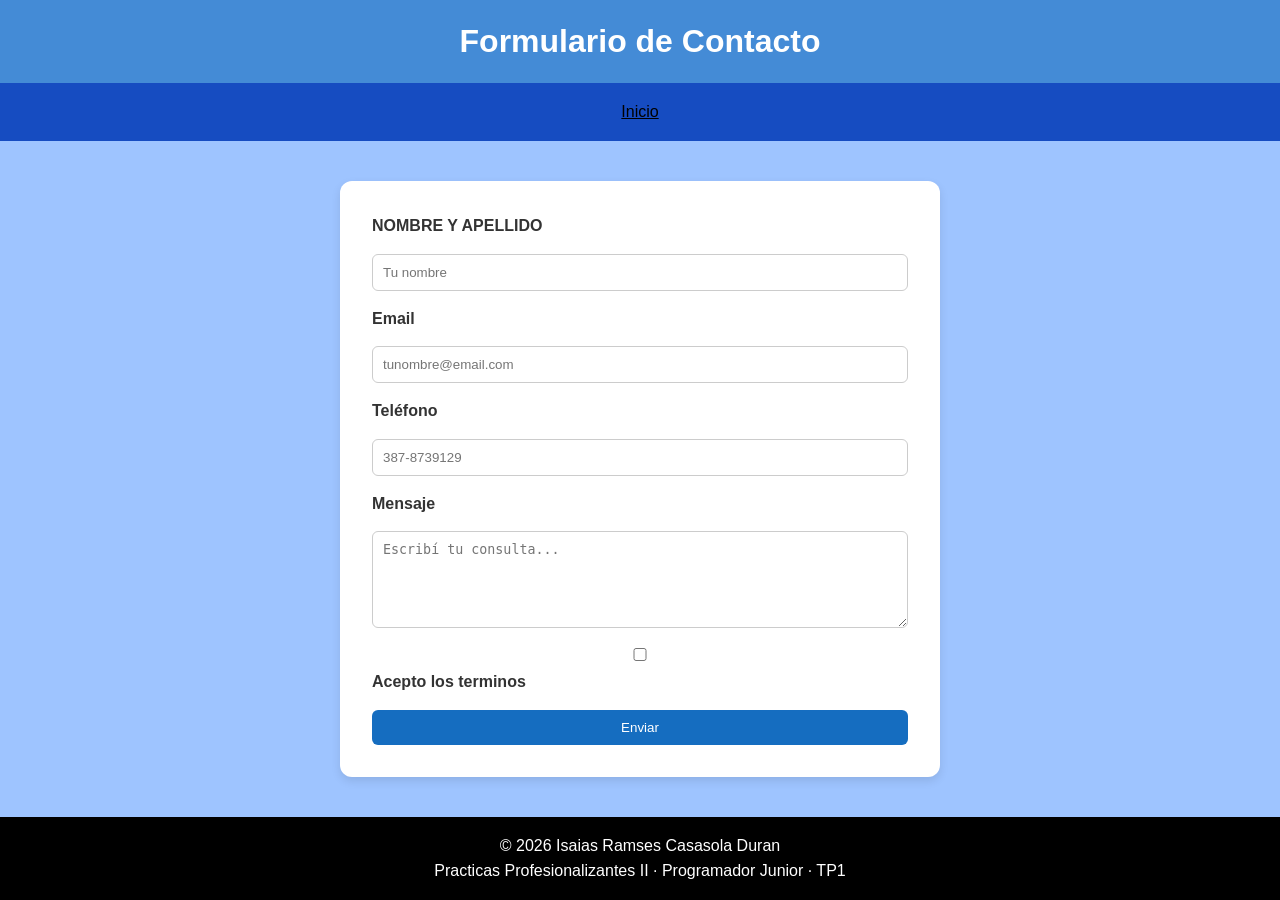
==== contacto.html @ d1eb4fc9 "Arregle algunas cosas" ====
<!DOCTYPE html>
<html lang = "es">
<head>
<meta charset="UTF-8">
<meta name = "viewport" content="width=device-width, initial-scale=1.0">
<link rel="stylesheet" href="https://cdnjs.cloudflare.com/ajax/libs/font-awesome/6.5.0/css/all.min.css">
<title>Formulario de Contacto</title>
</head>
<body>
    <header>
    <h1>Formulario de Contacto</h1>
</header>

<nav>
    <a href="index.html">Inicio</a>
</nav>
<main>
        <!-- FORMULARIO -->

<form action="#" method="POST">

<label for="nombre">NOMBRE Y APELLIDO </label>
<input type="text" id="nombre" name="nombre" pattern="[A-Za-zÁÉÍÓÚáéíóúÑñ ]+"
required minlength="3" placeholder="Tu nombre">

<label for="email">Email </label>
<input type="email" id="email" name="email"
required placeholder="tunombre@email.com">

<label for="telefono">Teléfono </label>
<input type="tel" id="telefono" name="telefono"
placeholder="387-8739129" pattern="[0-9+\- ]{7,20}" required>

<label for="mensaje">Mensaje </label>
<textarea id="mensaje" name="mensaje" rows="5"
required minlength="10"

placeholder="Escribí tu consulta..."></textarea>

<label for="terminos">
    <input type="checkbox" id="terminos" name="terminos" value="aceptado" required>
    Acepto los terminos
</label>
<button type="submit">Enviar</button>

</form>
</main>
<footer>
    <p>&copy; 2026 Isaias Ramses Casasola Duran</p>
    <p>Practicas Profesionalizantes II · Programador Junior · TP1</p>
</footer>
<style>
    /* Borde verde cuando el campo es válido */

input:not(:placeholder-shown):valid {
    border: 2px solid #16A34A;
    background-color: #f0fff4;

}

/* Borde rojo cuando el campo es inválido */

input:not(:placeholder-shown):invalid {

border: 2px solid #DC2626;

background-color: #FEF2F2;

}

/* Solo mostrar error DESPUÉS de que el usuario interactúe */

input:not(:placeholder-shown):invalid {

border: 2px solid #DC2626;

}

/* Estilizar el campo con foco */

input:focus {

outline: none;

border-color: #2E75B6;

box-shadow: 0 0 0 3px rgba(46, 117, 182, 0.2);
}
/* Estructura */
 /* === RESET BASICO ===*/
*  {
    margin: 0;
    padding: 0;
    box-sizing: border-box
}
/* === TIPOGRAFIA ===*/
body {
    font-family: 'Segoe UI', Arial, sans-serif;
    font-size: 16px;
    line-height: 1.6;
    color: #333333;
    background-color: rgba(102, 163, 255, 0.63);
    min-height: 100vh;
    display: flex;
    flex-direction: column;
}

/* ===== HEADER ===== */

header {

background-color: #156dc0a6;

color: white;

text-align: center;

padding: 1rem; 

}

/* ===== NAV ===== */

nav {

background-color: #154bc0fb;

padding: 1rem;

text-align: center;

}

nav a {

color: #000000;
}


/* ===== FOOTER ===== */

footer {

background-color: #000000;

color: white;

text-align: center;

padding: 1rem;

}
/* ===== MAIN ===== */

main {

flex: 1;
display: flex;
justify-content: center;
align-items: center;
}
form {
    background: white;
    padding: 2rem;
    border-radius: 12px;
    max-width: 600px;
    width: 100%;
    margin: 0 auto;
    box-shadow: 0 4px 10px rgba(0,0,0,0.1);
    display: flex;
    flex-direction: column;
    gap: 15px;
}
textarea:not(:placeholder-shown):valid {
    border: 2px solid #16A34A
}
textarea:not(:placeholder-shown):invalid {
    border: 2px solid #DC2626
}
input, textarea {
    width: 100%;
    padding: 10px;
    border-radius: 6px;
    border: 1px solid #CCC;
}
button {
    background-color: #156dc0;
    color: white;
    padding: 10px;
    border: none;
    border-radius: 6px;
    cursor: pointer;
}
button:hover {
    background-color: #0e4a87
}
label{
    font-weight: bold;
}
h2 {
    text-align: center;
    margin-bottom:10px;
}

</style>
</body>
</html>
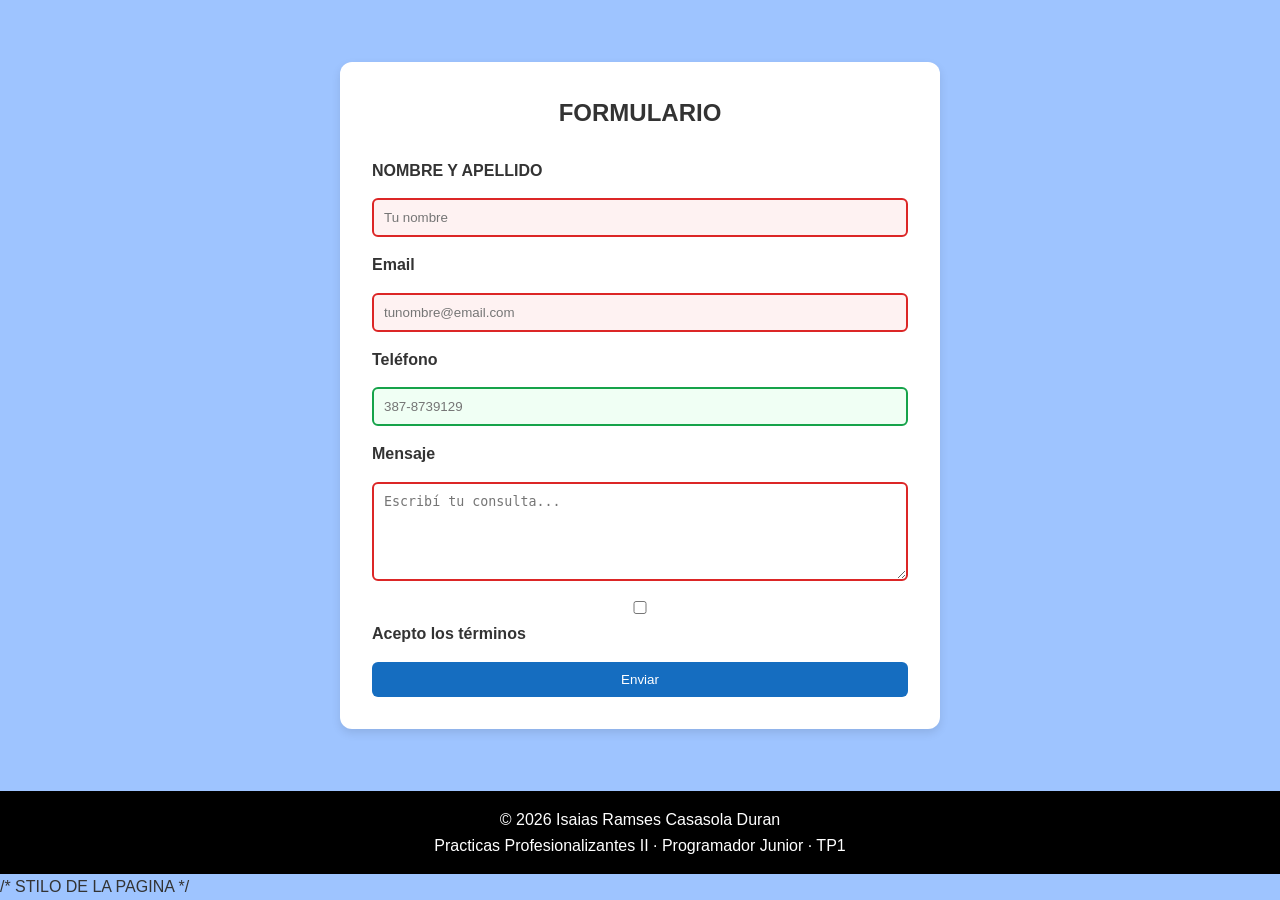
==== commit 4cf2e5fc: "Hice mas prolijo el codigo" ====
--- a/contacto.html
+++ b/contacto.html
@@ -8,21 +8,15 @@
 <title>Formulario de Contacto</title>
 </head>
 <body>
-    <header>
-    <h1>Formulario de Contacto</h1>
-</header>
-
-<nav>
-    <a href="index.html">Inicio</a>
-</nav>
 <main>
-        <!-- FORMULARIO -->
+        <!-- FORMULARIO DE CONTACTO -->
 
 <form action="#" method="POST">
 
+<h2>FORMULARIO</h2>
 <label for="nombre">NOMBRE Y APELLIDO </label>
-<input type="text" id="nombre" name="nombre" pattern="[A-Za-zÁÉÍÓÚáéíóúÑñ ]+"
-required minlength="3" placeholder="Tu nombre">
+<input type="text" id="nombre" name="nombre"
+required minlength="2" placeholder="Tu nombre">
 
 <label for="email">Email </label>
 <input type="email" id="email" name="email"
@@ -30,7 +24,7 @@
 
 <label for="telefono">Teléfono </label>
 <input type="tel" id="telefono" name="telefono"
-placeholder="387-8739129" pattern="[0-9+\- ]{7,20}" required>
+placeholder="387-8739129" pattern="[0-9]{3}-[0-9]{7}">
 
 <label for="mensaje">Mensaje </label>
 <textarea id="mensaje" name="mensaje" rows="5"
@@ -38,10 +32,7 @@
 
 placeholder="Escribí tu consulta..."></textarea>
 
-<label for="terminos">
-    <input type="checkbox" id="terminos" name="terminos" value="aceptado" required>
-    Acepto los terminos
-</label>
+<label><input type="checkbox" required> Acepto los términos</label>
 <button type="submit">Enviar</button>
 
 </form>
@@ -50,18 +41,21 @@
     <p>&copy; 2026 Isaias Ramses Casasola Duran</p>
     <p>Practicas Profesionalizantes II · Programador Junior · TP1</p>
 </footer>
+        /* STILO DE LA PAGINA */
 <style>
     /* Borde verde cuando el campo es válido */
 
-input:not(:placeholder-shown):valid {
-    border: 2px solid #16A34A;
-    background-color: #f0fff4;
+input:valid {
+
+border: 2px solid #16A34A;
+
+background-color: #F0FFF4;
 
 }
 
 /* Borde rojo cuando el campo es inválido */
 
-input:not(:placeholder-shown):invalid {
+input:invalid {
 
 border: 2px solid #DC2626;
 
@@ -172,10 +166,10 @@
     flex-direction: column;
     gap: 15px;
 }
-textarea:not(:placeholder-shown):valid {
+textarea:valid {
     border: 2px solid #16A34A
 }
-textarea:not(:placeholder-shown):invalid {
+textarea:invalid {
     border: 2px solid #DC2626
 }
 input, textarea {
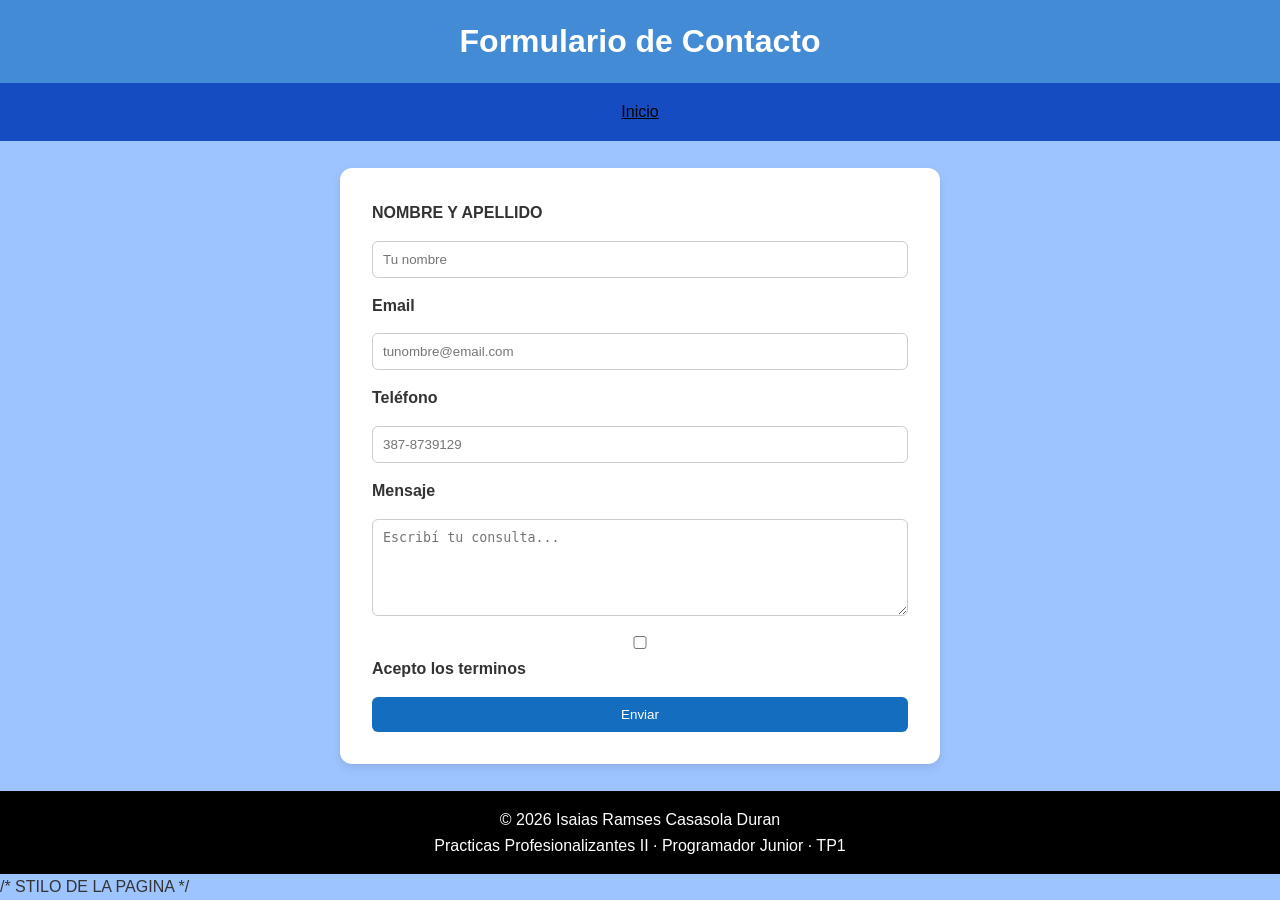
==== commit d2871e65: "Merge branch 'feature/formulario-contacto'" ====
--- a/contacto.html
+++ b/contacto.html
@@ -8,15 +8,21 @@
 <title>Formulario de Contacto</title>
 </head>
 <body>
+    <header>
+    <h1>Formulario de Contacto</h1>
+</header>
+
+<nav>
+    <a href="index.html">Inicio</a>
+</nav>
 <main>
         <!-- FORMULARIO DE CONTACTO -->
 
 <form action="#" method="POST">
 
-<h2>FORMULARIO</h2>
 <label for="nombre">NOMBRE Y APELLIDO </label>
-<input type="text" id="nombre" name="nombre"
-required minlength="2" placeholder="Tu nombre">
+<input type="text" id="nombre" name="nombre" pattern="[A-Za-zÁÉÍÓÚáéíóúÑñ ]+"
+required minlength="3" placeholder="Tu nombre">
 
 <label for="email">Email </label>
 <input type="email" id="email" name="email"
@@ -24,7 +30,7 @@
 
 <label for="telefono">Teléfono </label>
 <input type="tel" id="telefono" name="telefono"
-placeholder="387-8739129" pattern="[0-9]{3}-[0-9]{7}">
+placeholder="387-8739129" pattern="[0-9+\- ]{7,20}" required>
 
 <label for="mensaje">Mensaje </label>
 <textarea id="mensaje" name="mensaje" rows="5"
@@ -32,7 +38,10 @@
 
 placeholder="Escribí tu consulta..."></textarea>
 
-<label><input type="checkbox" required> Acepto los términos</label>
+<label for="terminos">
+    <input type="checkbox" id="terminos" name="terminos" value="aceptado" required>
+    Acepto los terminos
+</label>
 <button type="submit">Enviar</button>
 
 </form>
@@ -45,17 +54,15 @@
 <style>
     /* Borde verde cuando el campo es válido */
 
-input:valid {
-
-border: 2px solid #16A34A;
-
-background-color: #F0FFF4;
+input:not(:placeholder-shown):valid {
+    border: 2px solid #16A34A;
+    background-color: #f0fff4;
 
 }
 
 /* Borde rojo cuando el campo es inválido */
 
-input:invalid {
+input:not(:placeholder-shown):invalid {
 
 border: 2px solid #DC2626;
 
@@ -81,7 +88,7 @@
 
 box-shadow: 0 0 0 3px rgba(46, 117, 182, 0.2);
 }
-/* Estructura */
+
  /* === RESET BASICO ===*/
 *  {
     margin: 0;
@@ -166,10 +173,10 @@
     flex-direction: column;
     gap: 15px;
 }
-textarea:valid {
+textarea:not(:placeholder-shown):valid {
     border: 2px solid #16A34A
 }
-textarea:invalid {
+textarea:not(:placeholder-shown):invalid {
     border: 2px solid #DC2626
 }
 input, textarea {
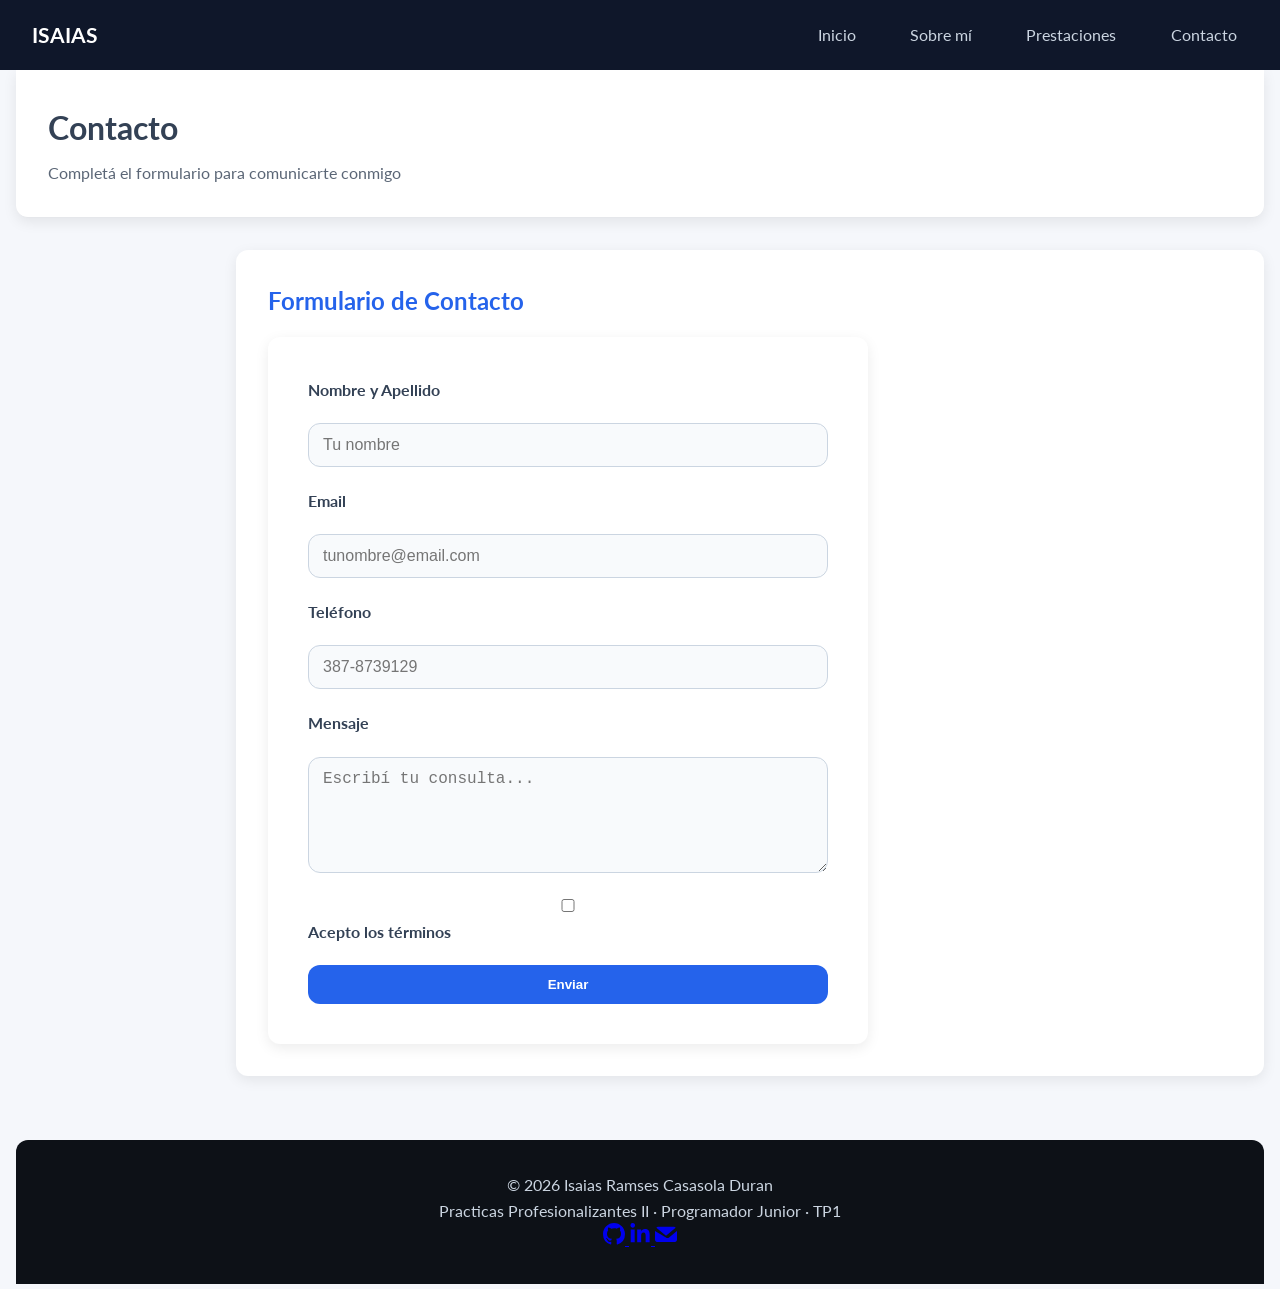
==== commit 537db0b2: "Cambio de Diseño" ====
--- a/contacto.html
+++ b/contacto.html
@@ -1,209 +1,113 @@
+<!DOCTYPE html>
+<html lang="es">
+<head>
+    <meta charset="UTF-8">
+    <meta name="viewport" content="width=device-width, initial-scale=1.0">
+    <title>Contacto</title>
 
-<!DOCTYPE html>
-<html lang = "es">
-<head>
-<meta charset="UTF-8">
-<meta name = "viewport" content="width=device-width, initial-scale=1.0">
-<link rel="stylesheet" href="https://cdnjs.cloudflare.com/ajax/libs/font-awesome/6.5.0/css/all.min.css">
-<title>Formulario de Contacto</title>
+    <link rel="preconnect" href="https://fonts.googleapis.com">
+    <link rel="preconnect" href="https://fonts.gstatic.com" crossorigin>
+    <link href="https://fonts.googleapis.com/css2?family=Lato:wght@300;400;700;900&display=swap" rel="stylesheet">
+    <link rel="stylesheet" href="css/style.css">
 </head>
+
 <body>
+
+<div class="layout">
+    <nav class="navbar">
+    <div class="logo">ISAIAS</div>
+
+    <ul class="nav-links">
+        <li><a href="index.html">Inicio</a></li>
+        <li><a href="index.html#Sobre-mi">Sobre mí</a></li>
+        <li><a href="Tarjetas.html">Prestaciones</a></li>
+        <li><a href="contacto.html">Contacto</a></li>
+    </ul>
+</nav>
+    
     <header>
-    <h1>Formulario de Contacto</h1>
-</header>
+        <h1>Contacto</h1>
+        <p>Completá el formulario para comunicarte conmigo</p>
+    </header>
 
-<nav>
-    <a href="index.html">Inicio</a>
-</nav>
-<main>
-        <!-- FORMULARIO DE CONTACTO -->
+    
+    <main class="main">
 
-<form action="#" method="POST">
+        <section>
+            <h2>Formulario de Contacto</h2>
 
-<label for="nombre">NOMBRE Y APELLIDO </label>
-<input type="text" id="nombre" name="nombre" pattern="[A-Za-zÁÉÍÓÚáéíóúÑñ ]+"
-required minlength="3" placeholder="Tu nombre">
+            <form action="#" method="POST">
 
-<label for="email">Email </label>
-<input type="email" id="email" name="email"
-required placeholder="tunombre@email.com">
+                <label for="nombre">Nombre y Apellido</label>
+                <input type="text" id="nombre" name="nombre" required minlength="3" placeholder="Tu nombre">
 
-<label for="telefono">Teléfono </label>
-<input type="tel" id="telefono" name="telefono"
-placeholder="387-8739129" pattern="[0-9+\- ]{7,20}" required>
+                <label for="email">Email</label>
+                <input type="email" id="email" name="email" required placeholder="tunombre@email.com">
 
-<label for="mensaje">Mensaje </label>
-<textarea id="mensaje" name="mensaje" rows="5"
-required minlength="10"
+                <label for="telefono">Teléfono</label>
+                <input type="tel" id="telefono" name="telefono" placeholder="387-8739129" required>
 
-placeholder="Escribí tu consulta..."></textarea>
+                <label for="mensaje">Mensaje</label>
+                <textarea id="mensaje" name="mensaje" rows="5" required placeholder="Escribí tu consulta..."></textarea>
 
-<label for="terminos">
-    <input type="checkbox" id="terminos" name="terminos" value="aceptado" required>
-    Acepto los terminos
-</label>
-<button type="submit">Enviar</button>
+                <label>
+                    <input type="checkbox" required> Acepto los términos
+                </label>
 
-</form>
-</main>
-<footer>
+                <button type="submit">Enviar</button>
+
+            </form>
+        </section>
+
+    </main>
+
+    <footer class="footer">
     <p>&copy; 2026 Isaias Ramses Casasola Duran</p>
-    <p>Practicas Profesionalizantes II · Programador Junior · TP1</p>
+     <p>Practicas Profesionalizantes II · Programador Junior · TP1</p>   
+    <div class="social">
+
+    <!-- GitHub -->
+    <a href="https://github.com/" target="_blank" class="icon-link">
+        <svg height="22" width="22" viewBox="0 0 16 16" fill="currentColor">
+            <path d="M8 0C3.58 0 0 3.58 0 8a8 8 0 0 0 5.47 7.59c.4.07.55-.17.55-.38 
+            0-.19-.01-.82-.01-1.49-2.01.37-2.53-.49-2.69-.94-.09-.23-.48-.94-.82-1.13-.28-.15-.68-.52
+            -.01-.53.63-.01 1.08.58 1.23.82.72 1.21 1.87.87 2.33.66.07-.52.28-.87.51-1.07-1.78-.2
+            -3.64-.89-3.64-3.95 0-.87.31-1.59.82-2.15-.08-.2-.36-1.02.08-2.12 
+            0 0 .67-.21 2.2.82a7.65 7.65 0 0 1 2-.27c.68 0 1.36.09 2 .27 
+            1.53-1.04 2.2-.82 2.2-.82.44 1.1.16 1.92.08 2.12.51.56.82 
+            1.27.82 2.15 0 3.07-1.87 3.75-3.65 3.95.29.25.54.73.54 
+            1.48 0 1.07-.01 1.93-.01 2.2 0 .21.15.46.55.38A8.01 
+            8.01 0 0 0 16 8c0-4.42-3.58-8-8-8z"/>
+        </svg>
+    </a>
+
+    <!-- LinkedIn -->
+    <a href="https://linkedin.com/" target="_blank" class="icon-link">
+        <svg height="22" width="22" viewBox="0 0 448 512" fill="currentColor">
+            <path d="M100.28 448H7.4V148.9h92.88zm-46.44-340A53.79 
+            53.79 0 1 1 107.63 64a53.8 53.8 0 0 1-53.79 
+            44zM447.9 448h-92.68V302.4c0-34.7-.7-79.2-48.29-79.2-48.29 
+            0-55.69 37.7-55.69 76.7V448h-92.78V148.9H250v40.8h1.3c12.3-23.3 
+            42.4-48.29 87.3-48.29 93.4 0 110.7 61.5 110.7 
+            141.3z"/>
+        </svg>
+    </a>
+
+    <!-- Gmail -->
+    <a href="mailto:tuemail@gmail.com" class="icon-link">
+        <svg height="22" width="22" viewBox="0 0 512 512" fill="currentColor">
+            <path d="M502.3 190.8L327.4 338.6c-20.9 17.5-51.8 17.5-72.6 
+            0L9.7 190.8C3.9 186.2 0 179.4 0 172v220c0 26.5 21.5 48 
+            48 48h416c26.5 0 48-21.5 48-48V172c0 7.4-3.9 14.2-9.7 
+            18.8zM256 295.9L480 112c-7.6-13.7-21.9-24-38.7-24H70.7c-16.9 
+            0-31.1 10.3-38.7 24l224 183.9z"/>
+        </svg>
+    </a>
+
+</div>
 </footer>
-        /* STILO DE LA PAGINA */
-<style>
-    /* Borde verde cuando el campo es válido */
 
-input:not(:placeholder-shown):valid {
-    border: 2px solid #16A34A;
-    background-color: #f0fff4;
+</div>
 
-}
-
-/* Borde rojo cuando el campo es inválido */
-
-input:not(:placeholder-shown):invalid {
-
-border: 2px solid #DC2626;
-
-background-color: #FEF2F2;
-
-}
-
-/* Solo mostrar error DESPUÉS de que el usuario interactúe */
-
-input:not(:placeholder-shown):invalid {
-
-border: 2px solid #DC2626;
-
-}
-
-/* Estilizar el campo con foco */
-
-input:focus {
-
-outline: none;
-
-border-color: #2E75B6;
-
-box-shadow: 0 0 0 3px rgba(46, 117, 182, 0.2);
-}
-
- /* === RESET BASICO ===*/
-*  {
-    margin: 0;
-    padding: 0;
-    box-sizing: border-box
-}
-/* === TIPOGRAFIA ===*/
-body {
-    font-family: 'Segoe UI', Arial, sans-serif;
-    font-size: 16px;
-    line-height: 1.6;
-    color: #333333;
-    background-color: rgba(102, 163, 255, 0.63);
-    min-height: 100vh;
-    display: flex;
-    flex-direction: column;
-}
-
-/* ===== HEADER ===== */
-
-header {
-
-background-color: #156dc0a6;
-
-color: white;
-
-text-align: center;
-
-padding: 1rem; 
-
-}
-
-/* ===== NAV ===== */
-
-nav {
-
-background-color: #154bc0fb;
-
-padding: 1rem;
-
-text-align: center;
-
-}
-
-nav a {
-
-color: #000000;
-}
-
-
-/* ===== FOOTER ===== */
-
-footer {
-
-background-color: #000000;
-
-color: white;
-
-text-align: center;
-
-padding: 1rem;
-
-}
-/* ===== MAIN ===== */
-
-main {
-
-flex: 1;
-display: flex;
-justify-content: center;
-align-items: center;
-}
-form {
-    background: white;
-    padding: 2rem;
-    border-radius: 12px;
-    max-width: 600px;
-    width: 100%;
-    margin: 0 auto;
-    box-shadow: 0 4px 10px rgba(0,0,0,0.1);
-    display: flex;
-    flex-direction: column;
-    gap: 15px;
-}
-textarea:not(:placeholder-shown):valid {
-    border: 2px solid #16A34A
-}
-textarea:not(:placeholder-shown):invalid {
-    border: 2px solid #DC2626
-}
-input, textarea {
-    width: 100%;
-    padding: 10px;
-    border-radius: 6px;
-    border: 1px solid #CCC;
-}
-button {
-    background-color: #156dc0;
-    color: white;
-    padding: 10px;
-    border: none;
-    border-radius: 6px;
-    cursor: pointer;
-}
-button:hover {
-    background-color: #0e4a87
-}
-label{
-    font-weight: bold;
-}
-h2 {
-    text-align: center;
-    margin-bottom:10px;
-}
-
-</style>
 </body>
 </html>
--- a/css/style.css
+++ b/css/style.css
@@ -0,0 +1,448 @@
+
+:root {
+    --primary: #2563eb;
+    --primary-dark: #1e3a8a;
+    --sidebar-bg: #0f172a;
+    --sidebar-bg-light: #1e293b;
+    --text: #334155;
+    --light-bg: #f5f7fb;
+    --white: #ffffff;
+
+    --success: #16a34a;
+    --danger: #dc2626;
+
+    --radius: 12px;
+    --shadow: 0 4px 14px rgba(0,0,0,0.08);
+    --font: 'Lato', sans-serif;
+}
+
+
+* {
+    margin: 0;
+    padding: 0;
+    box-sizing: border-box;
+}
+
+body {
+    font-family: var(--font);
+    background: var(--light-bg);
+    color: var(--text);
+    line-height: 1.6;
+}
+
+.layout {
+    display: grid;
+
+    grid-template-areas:
+        "navbar"
+        "header"
+        "main"
+        "footer";
+
+    grid-template-columns: 1fr;
+    grid-template-rows: 70px auto auto auto;
+
+    width: 100%;
+    max-width: 1200px;
+    margin: 0 auto;    
+    padding: 0 1rem;
+}
+
+.navbar { grid-area: navbar; }
+header  { grid-area: header; }
+.main   { grid-area: main; }
+.footer { grid-area: footer; }
+
+.sidebar {
+    display: none;
+}
+
+.navbar {
+    width: 100vw;
+    margin-left: calc(-50vw + 50%);
+    margin-right: calc(-50vw + 50%);
+
+    height: 70px;
+    background: var(--sidebar-bg);
+    color: white;
+
+    display: flex;
+    justify-content: space-between;
+    align-items: center;
+
+    padding: 0 2rem;
+    position: sticky;
+    top: 0;
+    z-index: 99;
+}
+
+.navbar .logo {
+    font-weight: 700;
+    font-size: 1.3rem;
+}
+
+.navbar .nav-links {
+    display: flex;
+    gap: 2rem;
+    list-style: none;
+}
+
+.navbar .nav-links a {
+    color: #cbd5e1;
+    text-decoration: none;
+    padding: 0.5rem 0.7rem;
+    border-radius: var(--radius);
+    transition: 0.2s;
+}
+
+.navbar .nav-links a:hover {
+    background: rgba(255,255,255,0.15);
+    color: white;
+    transform: translateY(-2px);
+}
+
+header {
+    background: white;
+    padding: 2rem;
+    border-bottom: 1px solid #e5e7eb;
+    box-shadow: var(--shadow);
+    border-radius: 0 0 12px 12px;
+}
+
+header h1 {
+    font-size: 2rem;
+    font-weight: 700;
+}
+
+header p {
+    opacity: 0.8;
+    margin-top: 0.4rem;
+}
+
+.main {
+    padding: 2rem 0;
+    width: 100%;
+}
+
+
+section {
+    background: white;
+    padding: 2rem;
+    border-radius: var(--radius);
+    box-shadow: var(--shadow);
+    margin-bottom: 2rem;
+}
+
+section h2 {
+    color: var(--primary);
+    margin-bottom: 1rem;
+}
+
+
+.hero {
+    display: flex;
+    flex-direction: column;
+    justify-content: center;
+    align-items: center;
+
+    min-height: 70vh;
+    background: linear-gradient(135deg, #1e3a8a, #2563eb);
+    color: white;
+    padding: 3rem;
+    text-align: center;
+    border-radius: var(--radius);
+}
+
+.hero-title {
+    font-size: 3rem;
+    font-weight: 700;
+}
+
+.hero-subtitle {
+    font-size: 1.4rem;
+    opacity: 0.9;
+    margin-bottom: 1.8rem;
+}
+
+.hero-btn {
+    background: white;
+    padding: 14px 32px;
+    border-radius: 10px;
+    font-weight: 700;
+    color: var(--primary);
+    text-decoration: none;
+    transition: 0.3s;
+}
+
+.hero-btn:hover {
+    background: var(--primary-dark);
+    color: white;
+}
+
+
+#Sobre-mi {
+    display: flex;
+    flex-direction: column;
+    text-align: center;
+    align-items: center;
+    gap: 1.5rem;
+}
+
+#Sobre-mi img {
+    width: 230px;
+    border-radius: 12px;
+    display: block;
+}
+
+
+.cards-section,
+.contenedor-tarjetas {
+    display: flex;
+    flex-wrap: wrap;
+    gap: 1.8rem;
+    justify-content: center;
+}
+
+.card, .tarjeta {
+    flex: 1 1 300px;
+    max-width: 380px;
+    padding: 1.8rem;
+    background: white;
+    border-radius: var(--radius);
+    box-shadow: var(--shadow);
+    transition: 0.25s;
+    text-align: center;
+}
+
+.card:hover,
+.tarjeta:hover {
+    transform: translateY(-6px);
+    box-shadow: 0 12px 30px rgba(0,0,0,0.16);
+}
+
+.cards-section img,
+.galeria-card img {
+    width: 100%;
+    max-width: 220px;     
+    height: 140px;        
+    object-fit: cover;    
+    border-radius: var(--radius);
+    box-shadow: var(--shadow);
+    display: block;
+    margin: 0 auto 1rem;  
+}
+
+
+.galeria-grid {
+    display: grid;
+    grid-template-columns: repeat(auto-fit, minmax(260px, 1fr));
+    gap: 2rem;
+    justify-items: center;
+}
+
+.galeria-card {
+    background: white;
+    padding: 1.8rem;
+    width: 100%;
+    max-width: 350px;
+    border-radius: var(--radius);
+    box-shadow: var(--shadow);
+    text-align: center;
+    transition: 0.2s;
+}
+
+.galeria-card:hover {
+    transform: translateY(-6px);
+}
+
+.galeria-card .icono {
+    font-size: 3rem;
+    color: var(--primary-dark);
+    margin-bottom: 0.8rem;
+}
+
+
+.footer {
+    background: #0d1117;
+    color: #cbd5e1;
+    text-align: center;
+    padding: 2rem 1rem;
+    border-radius: 12px 12px 0 0;
+}
+
+.contact-main {
+    display: flex;
+    justify-content: center;
+    padding: 2rem 1rem;
+}
+
+form {
+    background: var(--white);
+    padding: 2.5rem;
+    border-radius: var(--radius);
+    max-width: 600px;
+    width: 100%;
+    box-shadow: var(--shadow);
+    display: flex;
+    flex-direction: column;
+    gap: 1.3rem;
+    animation: fadeIn 0.45s ease;
+}
+
+@keyframes fadeIn {
+    from { opacity: 0; transform: translateY(8px); }
+    to   { opacity: 1; transform: translateY(0); }
+}
+
+label {
+    font-weight: 700;
+    color: var(--text);
+}
+
+input,
+textarea {
+    width: 100%;
+    padding: 12px 14px;
+    border-radius: var(--radius);
+    border: 1px solid #cbd5e1;
+    background: #f8fafc;
+    font-size: 1rem;
+    transition: 0.25s;
+}
+
+input:focus,
+textarea:focus {
+    border-color: var(--primary);
+    box-shadow: 0 0 0 3px rgba(37,99,235,0.25);
+}
+
+input:not(:placeholder-shown):valid,
+textarea:not(:placeholder-shown):valid {
+    border: 2px solid var(--success);
+    background: #f0fff4;
+}
+
+input:not(:placeholder-shown):invalid,
+textarea:not(:placeholder-shown):invalid {
+    border: 2px solid var(--danger);
+    background: #fef2f2;
+}
+
+#terminos {
+    width: auto;
+}
+
+button {
+    background: var(--primary);
+    color: white;
+    padding: 12px;
+    border: none;
+    border-radius: var(--radius);
+    font-weight: 700;
+    cursor: pointer;
+    transition: 0.3s;
+}
+
+button:hover {
+    background: var(--primary-dark);
+    transform: translateY(-3px);
+}
+
+.contact-header {
+    background: white;
+    padding: 2rem;
+    text-align: center;
+    border-radius: 0 0 var(--radius) var(--radius);
+}
+
+.contact-nav {
+    background: var(--sidebar-bg);
+    padding: 1rem;
+    text-align: center;
+}
+
+.contact-nav a {
+    color: white;
+    font-weight: 600;
+}
+
+.contact-footer {
+    background: #0d1117;
+    color: #cbd5e1;
+    text-align: center;
+    padding: 2rem;
+    border-radius: var(--radius) var(--radius) 0 0;
+}
+
+
+@media (min-width: 768px) {
+    .layout {
+        grid-template-areas:
+            "navbar navbar"
+            "header header"
+            "sidebar main"
+            "footer footer";
+
+        grid-template-columns: 220px 1fr;
+        max-width: 1300px;
+    }
+
+    .sidebar {
+        display: block;
+        padding: 2rem;
+        background: linear-gradient(180deg, var(--sidebar-bg-light), var(--sidebar-bg));
+        color: white;
+        border-radius: var(--radius);
+    }
+
+    #Sobre-mi {
+        flex-direction: row;
+        text-align: left;
+        justify-content: center;
+        gap: 2rem;
+    }
+
+    .cards-section img,
+    .galeria-card img {
+        height: 150px;
+    }
+}
+
+@media (min-width: 1024px) {
+    .layout {
+        max-width: 1400px;
+    }
+
+    .hero-title {
+        font-size: 3.4rem;
+    }
+
+    .cards-section img,
+    .galeria-card img {
+        height: 170px;
+    }
+}
+
+@media (min-width: 1440px) {
+    .layout {
+        max-width: 1600px;
+        padding: 0 2rem;
+    }
+
+    .main {
+        max-width: 1500px;
+        margin: 0 auto;
+    }
+
+    .cards-section img,
+    .galeria-card img {
+        height: 190px;
+    }
+}
+img {
+    display: block;
+    max-width: 60%;
+    width: 100%;
+    height: auto;
+    object-fit: cover;
+}
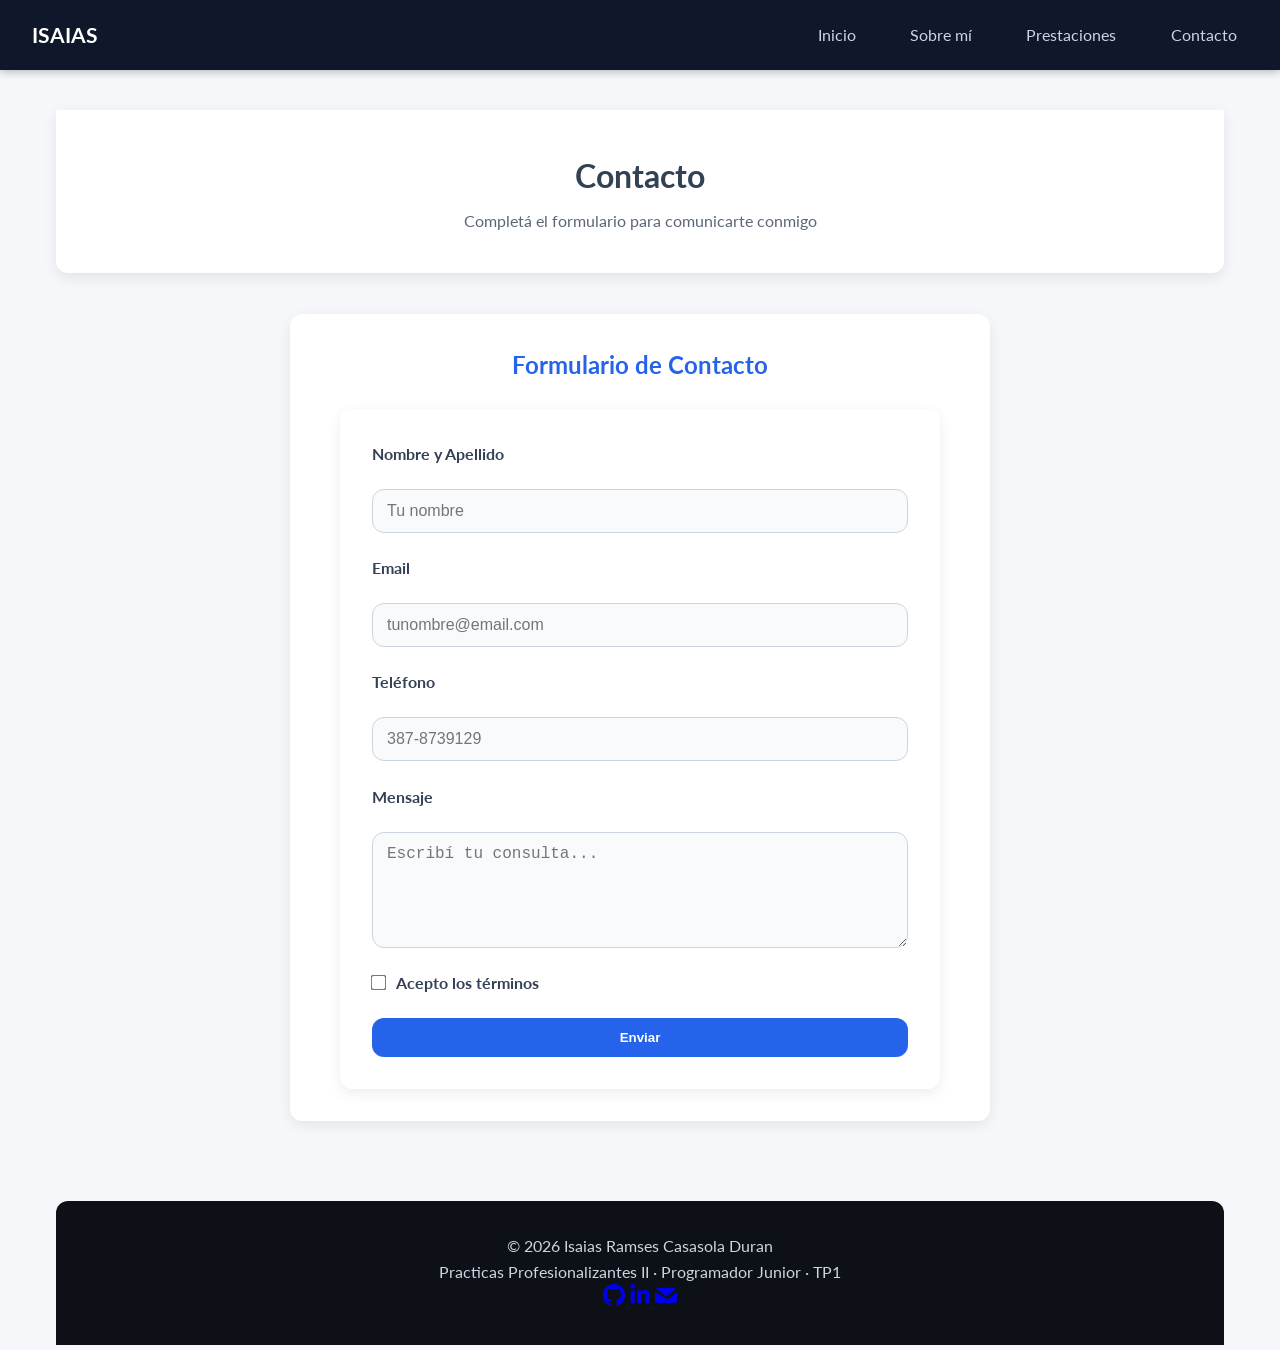
==== commit 6956a275: "Nuevo centrado y arregle errores" ====
--- a/contacto.html
+++ b/contacto.html
@@ -33,7 +33,7 @@
     
     <main class="main">
 
-        <section>
+        <section class="contact-wrapper">
             <h2>Formulario de Contacto</h2>
 
             <form action="#" method="POST">
--- a/css/style.css
+++ b/css/style.css
@@ -14,6 +14,9 @@
     --radius: 12px;
     --shadow: 0 4px 14px rgba(0,0,0,0.08);
     --font: 'Lato', sans-serif;
+
+    --space-section: 2.5rem;   
+    --space-block: 1.8rem;     
 }
 
 
@@ -22,17 +25,18 @@
     padding: 0;
     box-sizing: border-box;
 }
+
 
 body {
     font-family: var(--font);
     background: var(--light-bg);
     color: var(--text);
     line-height: 1.6;
+    overflow-x: hidden; 
 }
 
 .layout {
     display: grid;
-
     grid-template-areas:
         "navbar"
         "header"
@@ -44,18 +48,16 @@
 
     width: 100%;
     max-width: 1200px;
-    margin: 0 auto;    
+    margin: 0 auto;
     padding: 0 1rem;
+    gap: var(--space-section); 
 }
 
 .navbar { grid-area: navbar; }
 header  { grid-area: header; }
 .main   { grid-area: main; }
 .footer { grid-area: footer; }
-
-.sidebar {
-    display: none;
-}
+.sidebar { display: none; }
 
 .navbar {
     width: 100vw;
@@ -74,7 +76,10 @@
     position: sticky;
     top: 0;
     z-index: 99;
-}
+
+    box-shadow: 0 2px 8px rgba(0,0,0,0.25); 
+}
+
 
 .navbar .logo {
     font-weight: 700;
@@ -86,6 +91,7 @@
     gap: 2rem;
     list-style: none;
 }
+
 
 .navbar .nav-links a {
     color: #cbd5e1;
@@ -103,41 +109,46 @@
 
 header {
     background: white;
-    padding: 2rem;
+    padding: var(--space-section);
     border-bottom: 1px solid #e5e7eb;
     box-shadow: var(--shadow);
     border-radius: 0 0 12px 12px;
-}
+    text-align: center; /* NUEVO */
+}
+
 
 header h1 {
     font-size: 2rem;
     font-weight: 700;
 }
 
+
 header p {
     opacity: 0.8;
     margin-top: 0.4rem;
 }
 
 .main {
-    padding: 2rem 0;
-    width: 100%;
-}
-
+    width: 100%;
+    padding-bottom: var(--space-section);
+    display: flex;
+    flex-direction: column;
+    gap: var(--space-section);
+}
 
 section {
     background: white;
-    padding: 2rem;
+    padding: var(--space-section);
     border-radius: var(--radius);
     box-shadow: var(--shadow);
-    margin-bottom: 2rem;
+    margin-bottom: var(--space-section);
 }
 
 section h2 {
     color: var(--primary);
     margin-bottom: 1rem;
-}
-
+    text-align: center;
+}
 
 .hero {
     display: flex;
@@ -145,122 +156,59 @@
     justify-content: center;
     align-items: center;
 
+    background: linear-gradient(135deg, #1e3a8a, #2563eb);
     min-height: 70vh;
-    background: linear-gradient(135deg, #1e3a8a, #2563eb);
-    color: white;
     padding: 3rem;
     text-align: center;
     border-radius: var(--radius);
 }
 
-.hero-title {
-    font-size: 3rem;
-    font-weight: 700;
-}
-
-.hero-subtitle {
-    font-size: 1.4rem;
-    opacity: 0.9;
-    margin-bottom: 1.8rem;
-}
-
-.hero-btn {
-    background: white;
-    padding: 14px 32px;
-    border-radius: 10px;
-    font-weight: 700;
-    color: var(--primary);
-    text-decoration: none;
-    transition: 0.3s;
-}
-
-.hero-btn:hover {
-    background: var(--primary-dark);
-    color: white;
-}
-
-
 #Sobre-mi {
     display: flex;
     flex-direction: column;
     text-align: center;
     align-items: center;
-    gap: 1.5rem;
+    gap: var(--space-block);
 }
 
 #Sobre-mi img {
     width: 230px;
-    border-radius: 12px;
-    display: block;
-}
-
+    border-radius: var(--radius);
+}
 
 .cards-section,
 .contenedor-tarjetas {
-    display: flex;
-    flex-wrap: wrap;
-    gap: 1.8rem;
-    justify-content: center;
+    display: grid;
+    grid-template-columns: repeat(auto-fit, minmax(280px, 1fr));  
+    gap: var(--space-block);
 }
 
 .card, .tarjeta {
-    flex: 1 1 300px;
-    max-width: 380px;
     padding: 1.8rem;
-    background: white;
-    border-radius: var(--radius);
-    box-shadow: var(--shadow);
-    transition: 0.25s;
-    text-align: center;
-}
-
-.card:hover,
-.tarjeta:hover {
-    transform: translateY(-6px);
-    box-shadow: 0 12px 30px rgba(0,0,0,0.16);
-}
+    min-height: 260px;
+    display: flex;
+    flex-direction: column;
+    align-items: center;   
+    justify-content: flex-start;
+}
+
 
 .cards-section img,
 .galeria-card img {
     width: 100%;
-    max-width: 220px;     
-    height: 140px;        
-    object-fit: cover;    
-    border-radius: var(--radius);
-    box-shadow: var(--shadow);
-    display: block;
-    margin: 0 auto 1rem;  
+    max-width: 230px;       
+    height: 150px;
+    object-fit: cover;
+    margin-bottom: 1rem;
 }
 
 
 .galeria-grid {
     display: grid;
-    grid-template-columns: repeat(auto-fit, minmax(260px, 1fr));
-    gap: 2rem;
+    grid-template-columns: repeat(auto-fit, minmax(270px, 1fr));
+    gap: var(--space-section);
     justify-items: center;
 }
-
-.galeria-card {
-    background: white;
-    padding: 1.8rem;
-    width: 100%;
-    max-width: 350px;
-    border-radius: var(--radius);
-    box-shadow: var(--shadow);
-    text-align: center;
-    transition: 0.2s;
-}
-
-.galeria-card:hover {
-    transform: translateY(-6px);
-}
-
-.galeria-card .icono {
-    font-size: 3rem;
-    color: var(--primary-dark);
-    margin-bottom: 0.8rem;
-}
-
 
 .footer {
     background: #0d1117;
@@ -270,37 +218,147 @@
     border-radius: 12px 12px 0 0;
 }
 
-.contact-main {
+.contact-form {
     display: flex;
     justify-content: center;
+    width: 100%;
+}
+
+.contact-form form {
+    width: 100%;
+    max-width: 550px;      
+    margin: 0 auto;        
+    display: flex;
+    flex-direction: column;
+    gap: 1.2rem;
+}
+
+
+.contact-form h2 {
+    text-align: center;
+    margin-bottom: 1rem;
+}
+
+form {
+    background: white;
+    padding: 2.5rem;
+    border-radius: var(--radius);
+    max-width: 600px;
+    width: 100%;
+    display: flex;
+    flex-direction: column;
+    gap: var(--space-block);
+}
+
+
+@media (min-width: 768px) {
+    #Sobre-mi {
+        flex-direction: row;
+        justify-content: center;
+        text-align: left;
+    }
+
+    .cards-section img,
+    .galeria-card img {
+        height: 160px;
+    }
+}
+
+@media (min-width: 1024px) {
+    .hero-title { font-size: 3.4rem; }
+}
+
+@media (min-width: 1440px) {
+    .main {
+        max-width: 1500px;
+        margin: 0 auto;
+    }
+}
+
+
+
+img {
+    display: block;
+    max-width: 60%;
+    height: auto;
+    object-fit: cover;
+}
+
+
+.contact-wrapper {
+    width: 100%;
+    max-width: 1000px;  
+    margin: 0 auto;      
     padding: 2rem 1rem;
 }
 
+
+.contact-wrapper h2 {
+    text-align: center;
+    color: var(--primary);
+    margin-bottom: 2rem;
+}
+
+
+.contact-wrapper form {
+    background: white;
+    padding: 2rem;
+    border-radius: var(--radius);
+    max-width: 600px;
+    margin: 0 auto;      /* este es el centro real */
+    box-shadow: var(--shadow);
+
+    display: flex;
+    flex-direction: column;
+    gap: 1.4rem;
+}
+
+.contenedor-fotos img {
+    width: 100%;
+    max-width: 500px;    
+    display: block;
+    margin: 0 auto 1.5rem; 
+    border-radius: 12px;
+    object-fit: cover;
+    box-shadow: 0 4px 12px rgba(0,0,0,0.15);
+}
+
+.contact-wrapper {
+    max-width: 700px;
+    margin: 0 auto;
+    padding: 2rem;
+    display: flex;
+    flex-direction: column;
+    align-items: center;
+}
+
+.contact-wrapper h2 {
+    text-align: center;
+    color: var(--primary);
+    margin-bottom: 1.5rem;
+}
+
+
 form {
+    width: 100%;
     background: var(--white);
     padding: 2.5rem;
     border-radius: var(--radius);
-    max-width: 600px;
-    width: 100%;
     box-shadow: var(--shadow);
     display: flex;
     flex-direction: column;
     gap: 1.3rem;
-    animation: fadeIn 0.45s ease;
-}
-
-@keyframes fadeIn {
-    from { opacity: 0; transform: translateY(8px); }
-    to   { opacity: 1; transform: translateY(0); }
-}
-
-label {
+}
+
+
+form label {
     font-weight: 700;
     color: var(--text);
 }
 
-input,
-textarea {
+
+form input:not([type="checkbox"]),
+form textarea {
     width: 100%;
     padding: 12px 14px;
     border-radius: var(--radius);
@@ -310,29 +368,35 @@
     transition: 0.25s;
 }
 
-input:focus,
-textarea:focus {
+
+form input:focus,
+form textarea:focus {
     border-color: var(--primary);
     box-shadow: 0 0 0 3px rgba(37,99,235,0.25);
 }
 
-input:not(:placeholder-shown):valid,
-textarea:not(:placeholder-shown):valid {
+
+form input:valid:not(:placeholder-shown),
+form textarea:valid:not(:placeholder-shown) {
     border: 2px solid var(--success);
     background: #f0fff4;
 }
 
-input:not(:placeholder-shown):invalid,
-textarea:not(:placeholder-shown):invalid {
+
+form input:invalid:not(:placeholder-shown),
+form textarea:invalid:not(:placeholder-shown) {
     border: 2px solid var(--danger);
     background: #fef2f2;
 }
 
-#terminos {
-    width: auto;
-}
-
-button {
+
+form input[type="checkbox"] {
+    transform: scale(1.2);
+    margin-right: 8px;
+}
+
+
+form button {
     background: var(--primary);
     color: white;
     padding: 12px;
@@ -343,106 +407,7 @@
     transition: 0.3s;
 }
 
-button:hover {
+form button:hover {
     background: var(--primary-dark);
     transform: translateY(-3px);
-}
-
-.contact-header {
-    background: white;
-    padding: 2rem;
-    text-align: center;
-    border-radius: 0 0 var(--radius) var(--radius);
-}
-
-.contact-nav {
-    background: var(--sidebar-bg);
-    padding: 1rem;
-    text-align: center;
-}
-
-.contact-nav a {
-    color: white;
-    font-weight: 600;
-}
-
-.contact-footer {
-    background: #0d1117;
-    color: #cbd5e1;
-    text-align: center;
-    padding: 2rem;
-    border-radius: var(--radius) var(--radius) 0 0;
-}
-
-
-@media (min-width: 768px) {
-    .layout {
-        grid-template-areas:
-            "navbar navbar"
-            "header header"
-            "sidebar main"
-            "footer footer";
-
-        grid-template-columns: 220px 1fr;
-        max-width: 1300px;
-    }
-
-    .sidebar {
-        display: block;
-        padding: 2rem;
-        background: linear-gradient(180deg, var(--sidebar-bg-light), var(--sidebar-bg));
-        color: white;
-        border-radius: var(--radius);
-    }
-
-    #Sobre-mi {
-        flex-direction: row;
-        text-align: left;
-        justify-content: center;
-        gap: 2rem;
-    }
-
-    .cards-section img,
-    .galeria-card img {
-        height: 150px;
-    }
-}
-
-@media (min-width: 1024px) {
-    .layout {
-        max-width: 1400px;
-    }
-
-    .hero-title {
-        font-size: 3.4rem;
-    }
-
-    .cards-section img,
-    .galeria-card img {
-        height: 170px;
-    }
-}
-
-@media (min-width: 1440px) {
-    .layout {
-        max-width: 1600px;
-        padding: 0 2rem;
-    }
-
-    .main {
-        max-width: 1500px;
-        margin: 0 auto;
-    }
-
-    .cards-section img,
-    .galeria-card img {
-        height: 190px;
-    }
-}
-img {
-    display: block;
-    max-width: 60%;
-    width: 100%;
-    height: auto;
-    object-fit: cover;
 }
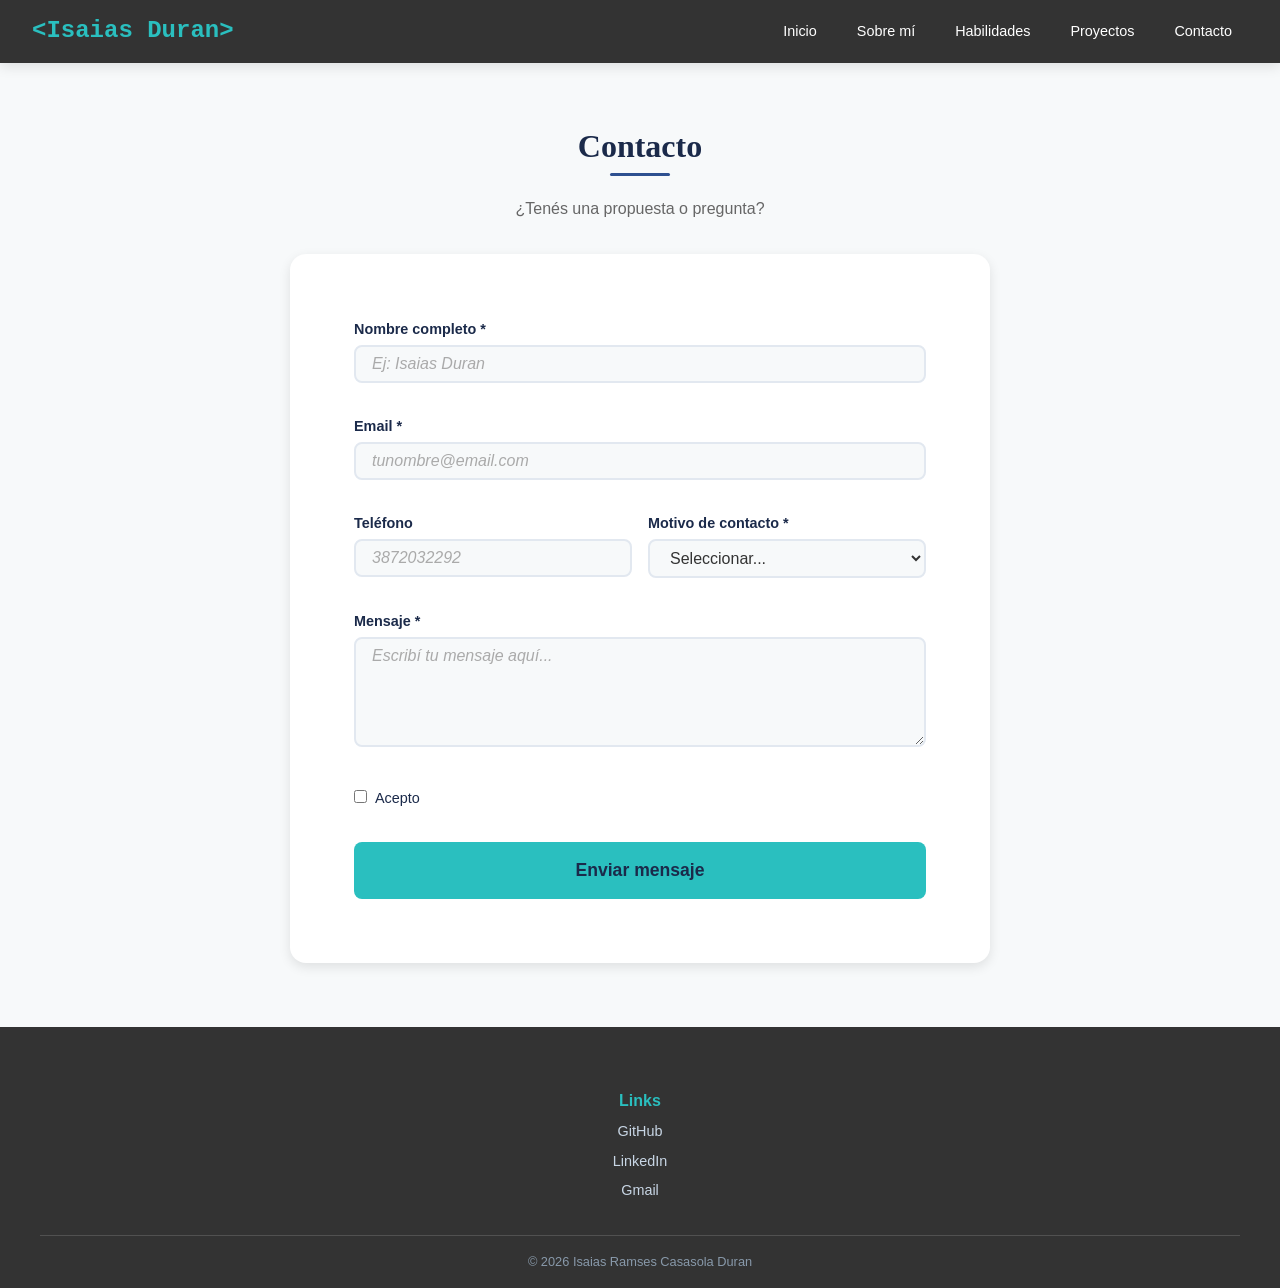
==== commit 67dee4b1: "cambio completo en el style por errores de visualizacion en celular" ====
--- a/contacto.html
+++ b/contacto.html
@@ -1,113 +1,129 @@
 <!DOCTYPE html>
 <html lang="es">
 <head>
+
     <meta charset="UTF-8">
     <meta name="viewport" content="width=device-width, initial-scale=1.0">
-    <title>Contacto</title>
+    <title> Isaias Ramses Casasola Duran · Estudiante de Programación</title>
+    <link rel="stylesheet" href="css/style.css">
 
-    <link rel="preconnect" href="https://fonts.googleapis.com">
-    <link rel="preconnect" href="https://fonts.gstatic.com" crossorigin>
-    <link href="https://fonts.googleapis.com/css2?family=Lato:wght@300;400;700;900&display=swap" rel="stylesheet">
-    <link rel="stylesheet" href="css/style.css">
 </head>
+<body>
+    <header class="site-header">
 
-<body>
+        <h1 class="logo">
+            &lt;Isaias Duran&gt;
+        </h1>
 
-<div class="layout">
-    <nav class="navbar">
-    <div class="logo">ISAIAS</div>
+        <nav class="navbar">
+            <a href="index.html" class="nav-link">Inicio</a>
+            <a href="#sobre-mi" class="nav-link">Sobre mí</a>
+            <a href="#habilidades" class="nav-link">Habilidades</a>
+            <a href="proyectos.html" class="nav-link">Proyectos</a>
+            <a href="contacto.html"class="nav-link">Contacto</a>
+        </nav>
+    </header>
+<main>
+<section id="contacto" class="section">
+            <h2 class="section-title">Contacto</h2>
+            <p class="section-subtitle">
+                ¿Tenés una propuesta o pregunta?
+            </p>
+            
+            <form action="#" method="POST" class="contact-form">
 
-    <ul class="nav-links">
-        <li><a href="index.html">Inicio</a></li>
-        <li><a href="index.html#Sobre-mi">Sobre mí</a></li>
-        <li><a href="Tarjetas.html">Prestaciones</a></li>
-        <li><a href="contacto.html">Contacto</a></li>
-    </ul>
-</nav>
-    
-    <header>
-        <h1>Contacto</h1>
-        <p>Completá el formulario para comunicarte conmigo</p>
-    </header>
 
-    
-    <main class="main">
+                <div class="form-group">
+                    <label for="nombre">Nombre completo *</label>
+                    <input
+                        type="text"
+                        id="nombre"
+                        name="nombre"
+                        placeholder="Ej: Isaias Duran"
+                        required
+                        minlength="3"
+                        maxlength="50"
+                    >
+                </div>
 
-        <section class="contact-wrapper">
-            <h2>Formulario de Contacto</h2>
+                <div class="form-group">
+                    <label for="email">Email *</label>
+                    <input
+                        type="email"
+                        id="email"
+                        name="email"
+                        placeholder="tunombre@email.com"
+                        required
+                    >
+                </div>
 
-            <form action="#" method="POST">
+                <div class="form-row">
+                    <div class="form-group">
+                        <label for="telefono">Teléfono</label>
+                        <input
+                            type="tel"
+                            id="telefono"
+                            name="telefono"
+                            placeholder="3872032292"
+                            pattern="[0-9]{10}"
+                        >
+                    </div>
 
-                <label for="nombre">Nombre y Apellido</label>
-                <input type="text" id="nombre" name="nombre" required minlength="3" placeholder="Tu nombre">
+                    <div class="form-group">
+                        <label for="motivo">Motivo de contacto *</label>
+                        <select id="motivo" name="motivo" required>
+                            <option value="">Seleccionar...</option>
+                            <option value="consulta">Consulta general</option>
+                            <option value="propuesta">Propuesta laboral</option>
+                            <option value="otro">Otro</option>
+                        </select>
+                    </div>
+                </div>
 
-                <label for="email">Email</label>
-                <input type="email" id="email" name="email" required placeholder="tunombre@email.com">
+                <div class="form-group">
+                    <label for="mensaje">Mensaje *</label>
+                    <textarea
+                        id="mensaje"
+                        name="mensaje"
+                        rows="5"
+                        placeholder="Escribí tu mensaje aquí..."
+                        required
+                        minlength="10"
+                    ></textarea>
+                </div>
 
-                <label for="telefono">Teléfono</label>
-                <input type="tel" id="telefono" name="telefono" placeholder="387-8739129" required>
+                <div class="form-group">
+                    <label class="checkbox-label">
+                        <input type="checkbox" name="acepto" required>
+                        Acepto
+                    </label>
+                </div>
 
-                <label for="mensaje">Mensaje</label>
-                <textarea id="mensaje" name="mensaje" rows="5" required placeholder="Escribí tu consulta..."></textarea>
-
-                <label>
-                    <input type="checkbox" required> Acepto los términos
-                </label>
-
-                <button type="submit">Enviar</button>
+                <button type="submit" class="btn btn-primary btn-full">
+                    Enviar mensaje
+                </button>
 
             </form>
         </section>
+</main>
+<footer class="site-footer">
+        
+            <div class="footer-section">
+                <h3>Links</h3>
+                <ul class="footer-links">
+                    <li><a href="https://github.com/IsaiasDc2" target="_blank">GitHub</a></li>
+                    <li><a href="https://linkedin.com" target="_blank">LinkedIn</a></li>
+                    <li><a href="https://gmail.com" target="_blank">Gmail</a></li>
+                </ul>
+            </div>
+        </div>
 
-    </main>
+        <hr class="footer-divider">
 
-    <footer class="footer">
-    <p>&copy; 2026 Isaias Ramses Casasola Duran</p>
-     <p>Practicas Profesionalizantes II · Programador Junior · TP1</p>   
-    <div class="social">
+        <p class="footer-copyright">
+            &copy; 2026 Isaias Ramses Casasola Duran 
 
-    <!-- GitHub -->
-    <a href="https://github.com/" target="_blank" class="icon-link">
-        <svg height="22" width="22" viewBox="0 0 16 16" fill="currentColor">
-            <path d="M8 0C3.58 0 0 3.58 0 8a8 8 0 0 0 5.47 7.59c.4.07.55-.17.55-.38 
-            0-.19-.01-.82-.01-1.49-2.01.37-2.53-.49-2.69-.94-.09-.23-.48-.94-.82-1.13-.28-.15-.68-.52
-            -.01-.53.63-.01 1.08.58 1.23.82.72 1.21 1.87.87 2.33.66.07-.52.28-.87.51-1.07-1.78-.2
-            -3.64-.89-3.64-3.95 0-.87.31-1.59.82-2.15-.08-.2-.36-1.02.08-2.12 
-            0 0 .67-.21 2.2.82a7.65 7.65 0 0 1 2-.27c.68 0 1.36.09 2 .27 
-            1.53-1.04 2.2-.82 2.2-.82.44 1.1.16 1.92.08 2.12.51.56.82 
-            1.27.82 2.15 0 3.07-1.87 3.75-3.65 3.95.29.25.54.73.54 
-            1.48 0 1.07-.01 1.93-.01 2.2 0 .21.15.46.55.38A8.01 
-            8.01 0 0 0 16 8c0-4.42-3.58-8-8-8z"/>
-        </svg>
-    </a>
-
-    <!-- LinkedIn -->
-    <a href="https://linkedin.com/" target="_blank" class="icon-link">
-        <svg height="22" width="22" viewBox="0 0 448 512" fill="currentColor">
-            <path d="M100.28 448H7.4V148.9h92.88zm-46.44-340A53.79 
-            53.79 0 1 1 107.63 64a53.8 53.8 0 0 1-53.79 
-            44zM447.9 448h-92.68V302.4c0-34.7-.7-79.2-48.29-79.2-48.29 
-            0-55.69 37.7-55.69 76.7V448h-92.78V148.9H250v40.8h1.3c12.3-23.3 
-            42.4-48.29 87.3-48.29 93.4 0 110.7 61.5 110.7 
-            141.3z"/>
-        </svg>
-    </a>
-
-    <!-- Gmail -->
-    <a href="mailto:tuemail@gmail.com" class="icon-link">
-        <svg height="22" width="22" viewBox="0 0 512 512" fill="currentColor">
-            <path d="M502.3 190.8L327.4 338.6c-20.9 17.5-51.8 17.5-72.6 
-            0L9.7 190.8C3.9 186.2 0 179.4 0 172v220c0 26.5 21.5 48 
-            48 48h416c26.5 0 48-21.5 48-48V172c0 7.4-3.9 14.2-9.7 
-            18.8zM256 295.9L480 112c-7.6-13.7-21.9-24-38.7-24H70.7c-16.9 
-            0-31.1 10.3-38.7 24l224 183.9z"/>
-        </svg>
-    </a>
-
-</div>
-</footer>
-
-</div>
-
+        </p>
+    </footer>
 </body>
 </html>
--- a/css/style.css
+++ b/css/style.css
@@ -1,413 +1,724 @@
-
-:root {
-    --primary: #2563eb;
-    --primary-dark: #1e3a8a;
-    --sidebar-bg: #0f172a;
-    --sidebar-bg-light: #1e293b;
-    --text: #334155;
-    --light-bg: #f5f7fb;
-    --white: #ffffff;
-
-    --success: #16a34a;
-    --danger: #dc2626;
-
-    --radius: 12px;
-    --shadow: 0 4px 14px rgba(0,0,0,0.08);
-    --font: 'Lato', sans-serif;
-
-    --space-section: 2.5rem;   
-    --space-block: 1.8rem;     
-}
-
-
-* {
-    margin: 0;
-    padding: 0;
-    box-sizing: border-box;
+:root{
+    --color-primary: #1B2A4A;       
+    --color-primary-light: #2E5090;
+    --color-accent: #2ABFBF;       
+    --color-text: #333333;          
+    --color-text-light: #666666;    
+    --color-bg: #F7F9FA;            
+    --color-bg-alt: #EDF2F7;        
+    --color-white: #FFFFFF;
+    --color-border: #E2E8F0;        
+    --color-success: #27AE60;       
+    --color-warning: #F59E0B;       
+
+    --font-body: 'Segoe UI', 'Roboto', Arial, sans-serif;
+    --font-heading: 'Georgia', 'Times New Roman', serif;
+    --font-code: 'Consolas', 'Courier New', monospace;
+
+    --spacing-xs: 0.25rem;   
+    --spacing-sm: 0.5rem;    
+    --spacing-md: 1rem;      
+    --spacing-lg: 2rem;     
+    --spacing-xl: 4rem;     
+
+    --radius-sm: 4px;
+    --radius-md: 8px;
+    --radius-lg: 16px;
+    --radius-full: 50%;      
+    --shadow-sm: 0 1px 3px rgba(0, 0, 0, 0.08);
+    --shadow-md: 0 4px 12px rgba(0, 0, 0, 0.1);
+    --shadow-lg: 0 8px 24px rgba(0, 0, 0, 0.12);
+
+    
+    --transition: all 0.3s ease;
+}
+
+
+*, *::before, *::after {
+    box-sizing: border-box;  
+    margin: 0;               
+    padding: 0;              
 }
 
 
 body {
-    font-family: var(--font);
-    background: var(--light-bg);
-    color: var(--text);
-    line-height: 1.6;
-    overflow-x: hidden; 
-}
-
-.layout {
-    display: grid;
-    grid-template-areas:
-        "navbar"
-        "header"
-        "main"
-        "footer";
-
-    grid-template-columns: 1fr;
-    grid-template-rows: 70px auto auto auto;
-
+    font-family: var(--font-body);      
+    font-size: 16px;                      
+    line-height: 1.6;                     
+    color: var(--color-text);             
+    background-color: var(--color-bg);    
+}
+
+
+h1, h2, h3 {
+    font-family: var(--font-heading);
+    color: var(--color-primary);
+    line-height: 1.2;  
+}
+
+img {
+    max-width: 100%;      
+    height: auto;          
+    display: block;        
+}
+
+a {
+    color: var(--color-primary-light);
+    text-decoration: none;                
+    transition: var(--transition);        
+}
+
+a:hover {
+    color: var(--color-accent);
+}
+
+ul {
+    list-style: none;
+}
+
+.site-header {
+    display: flex;                        
+    justify-content: space-between;       
+    align-items: center;                  
+    padding: var(--spacing-md) var(--spacing-lg);   
+    background-color: var(--color-text);         
+    position: sticky;                     
+    top: 0;
+    z-index: 100;                        
+    box-shadow: var(--shadow-md);
+}
+
+.logo {
+    font-family: var(--font-code);        
+    font-size: 1.5rem;
+    color: var(--color-accent);           
+    font-weight: 700;
+}
+
+.navbar {
+    display: flex;                        
+    gap: var(--spacing-sm);               
+}
+
+.nav-link {
+    color: var(--color-white);
+    padding: var(--spacing-xs) var(--spacing-md);
+    border-radius: var(--radius-md);
+    font-weight: 500;
+    font-size: 0.9rem;
+    transition: var(--transition);
+}
+
+
+.nav-link:hover {
+    background-color: rgba(5, 68, 110, 0.329);    
+    color: var(--color-accent);
+    transform: translateY(-2px);                     
+}
+
+
+.hero {
+    
+    background: linear-gradient(135deg, var(--color-primary) 0%, #2E4A6E 100%);
+    color: var(--color-white);
+    padding: var(--spacing-xl) var(--spacing-lg);
+    text-align: center;
+    min-height: 60vh;                     
+    display: flex;                        
+    align-items: center;                  
+    justify-content: center;              
+}
+
+.hero-greeting {
+    font-size: 1.2rem;
+    color: var(--color-accent);
+    margin-bottom: var(--spacing-xs);
+    letter-spacing: 2px;                  
+    text-transform: uppercase;            
+}
+
+.hero-name {
+    font-size: 3.5rem;
+    color: var(--color-white);
+    margin-bottom: var(--spacing-md);
+    
+    text-shadow: 0 2px 4px rgba(0, 0, 0, 0.3);
+}
+
+.hero-role {
+    font-size: 1.3rem;
+    margin-bottom: var(--spacing-sm);
+    color: #C8D6E5;
+}
+
+.hero-description {
+    font-size: 1.1rem;
+    color: #A0B4C8;
+    margin-bottom: var(--spacing-lg);
+    max-width: 600px;
+    margin-left: auto;                    
+    margin-right: auto;
+}
+
+.hero-description em {
+    color: var(--color-accent);
+    font-style: normal;                   
+    font-weight: 600;
+}
+
+.btn {
+    display: inline-block;
+    padding: var(--spacing-sm) var(--spacing-lg);
+    border-radius: var(--radius-md);
+    font-weight: 600;
+    font-size: 1rem;
+    cursor: pointer;
+    transition: var(--transition);
+    border: 2px solid transparent;
+    text-align: center;
+}
+
+
+.btn-primary {
+    background-color: var(--color-accent);
+    color: var(--color-primary);
+}
+
+.btn-primary:hover {
+    background-color: #24A8A8;            
+    color: var(--color-white);
+    transform: translateY(-3px);          
+    box-shadow: var(--shadow-lg);        
+}
+
+.btn-secondary {
+    background-color: transparent;
+    color: var(--color-white);
+    border-color: var(--color-white);
+    margin-left: var(--spacing-md);
+}
+
+.btn-secondary:hover {
+    background-color: var(--color-white);
+    color: var(--color-primary);
+}
+
+
+.btn-small {
+    padding: var(--spacing-xs) var(--spacing-md);
+    font-size: 0.85rem;
+    background-color: var(--color-primary);
+    color: var(--color-white);
+}
+
+.btn-small:hover {
+    background-color: var(--color-accent);
+    color: var(--color-primary);
+}
+
+
+.btn-full {
     width: 100%;
+    padding: var(--spacing-md);
+    font-size: 1.1rem;
+}
+
+
+.section {
+    padding: var(--spacing-xl) var(--spacing-lg);
+    max-width: 1200px;                    
+    margin: 0 auto;                       
+}
+
+.section-alt {
+    background-color: var(--color-bg-alt);
+    max-width: 100%;                      
+    padding-left: var(--spacing-lg);
+    padding-right: var(--spacing-lg);
+}
+
+.section-alt .cards-container,
+.section-alt .table-container {
     max-width: 1200px;
     margin: 0 auto;
-    padding: 0 1rem;
-    gap: var(--space-section); 
-}
-
-.navbar { grid-area: navbar; }
-header  { grid-area: header; }
-.main   { grid-area: main; }
-.footer { grid-area: footer; }
-.sidebar { display: none; }
-
-.navbar {
-    width: 100vw;
-    margin-left: calc(-50vw + 50%);
-    margin-right: calc(-50vw + 50%);
-
-    height: 70px;
-    background: var(--sidebar-bg);
-    color: white;
-
+}
+
+.section-title {
+    font-size: 2rem;
+    text-align: center;
+    margin-bottom: var(--spacing-lg);
+    position: relative;
+}
+
+
+.section-title::after {
+    content: '';                           
+    display: block;
+    width: 60px;
+    height: 3px;
+    background-color: var(--color-primary-light);
+    margin: var(--spacing-sm) auto 0;
+    border-radius: 2px;
+}
+
+.section-subtitle {
+    text-align: center;
+    color: var(--color-text-light);
+    margin-bottom: var(--spacing-lg);
+    max-width: 600px;
+    margin-left: auto;
+    margin-right: auto;
+}
+
+.about-container {
     display: flex;
-    justify-content: space-between;
-    align-items: center;
-
-    padding: 0 2rem;
-    position: sticky;
-    top: 0;
-    z-index: 99;
-
-    box-shadow: 0 2px 8px rgba(0,0,0,0.25); 
-}
-
-
-.navbar .logo {
-    font-weight: 700;
-    font-size: 1.3rem;
-}
-
-.navbar .nav-links {
+    gap: var(--spacing-xl);
+    align-items: flex-start;
+}
+
+
+.about-photo {
+    flex-shrink: 0;                        
+    text-align: center;
+}
+
+.profile-img {
+    width: 250px;
+    height: 250px;
+    border-radius: var(--radius-full);     
+    object-fit: cover;                     
+    border: 4px solid var(--color-text);
+    box-shadow: var(--shadow-lg);
+}
+
+.about-photo figcaption {
+    margin-top: var(--spacing-sm);
+    font-size: 0.85rem;
+    color: var(--color-primary);
+    font-style: italic;
+}
+
+.about-text p {
+    margin-bottom: var(--spacing-md);
+}
+
+
+.cards-container {
     display: flex;
-    gap: 2rem;
-    list-style: none;
-}
-
-
-.navbar .nav-links a {
-    color: #cbd5e1;
-    text-decoration: none;
-    padding: 0.5rem 0.7rem;
-    border-radius: var(--radius);
-    transition: 0.2s;
-}
-
-.navbar .nav-links a:hover {
-    background: rgba(255,255,255,0.15);
-    color: white;
-    transform: translateY(-2px);
-}
-
-header {
-    background: white;
-    padding: var(--space-section);
-    border-bottom: 1px solid #e5e7eb;
-    box-shadow: var(--shadow);
-    border-radius: 0 0 12px 12px;
-    text-align: center; /* NUEVO */
-}
-
-
-header h1 {
-    font-size: 2rem;
-    font-weight: 700;
-}
-
-
-header p {
-    opacity: 0.8;
-    margin-top: 0.4rem;
-}
-
-.main {
+    flex-wrap: wrap;                     
+    gap: var(--spacing-lg);                
+    justify-content: center;
+}
+
+.card {
+    flex: 1 1 280px;                       
+    max-width: 350px;                     
+    background-color: var(--color-white);
+    border-radius: var(--radius-lg);
+    padding: var(--spacing-lg);
+    box-shadow: var(--shadow-sm);
+    border: 1px solid var(--color-border);
+    transition: var(--transition);
+    text-align: center;
+}
+
+
+.card:hover {
+    transform: translateY(-6px);           
+    box-shadow: var(--shadow-lg);          
+    border-color: var(--color-accent);     
+}
+
+.card-icon {
+    font-size: 2.5rem;
+    margin-bottom: var(--spacing-md);
+}
+
+.card-title {
+    font-size: 1.2rem;
+    margin-bottom: var(--spacing-sm);
+}
+
+.card-list {
+    text-align: left;
+    padding-left: var(--spacing-md);
+}
+
+.card-list li {
+    padding: var(--spacing-xs) 0;
+    color: var(--color-text-light);
+    font-size: 0.95rem;
+    position: relative;
+    padding-left: var(--spacing-md);
+}
+
+
+.card-list li::before {
+    content: '▸';                          
+    color: var(--color-accent);
+    position: absolute;
+    left: 0;
+    font-weight: bold;
+}
+
+
+.card-project {
+    padding: 0;                            
+    overflow: hidden;                     
+    text-align: left;
+}
+
+.card-img {
     width: 100%;
-    padding-bottom: var(--space-section);
+    height: 200px;
+    object-fit: cover;                     
+    transition: var(--transition);
+}
+
+
+.card-project:hover .card-img {
+    transform: scale(1.05);                
+}
+
+.card-body {
+    padding: var(--spacing-lg);
+}
+
+.card-text {
+    color: var(--color-text-light);
+    font-size: 0.9rem;
+    margin-bottom: var(--spacing-md);
+}
+
+
+.card-tags {
     display: flex;
-    flex-direction: column;
-    gap: var(--space-section);
-}
-
-section {
-    background: white;
-    padding: var(--space-section);
-    border-radius: var(--radius);
-    box-shadow: var(--shadow);
-    margin-bottom: var(--space-section);
-}
-
-section h2 {
-    color: var(--primary);
-    margin-bottom: 1rem;
-    text-align: center;
-}
-
-.hero {
-    display: flex;
-    flex-direction: column;
-    justify-content: center;
-    align-items: center;
-
-    background: linear-gradient(135deg, #1e3a8a, #2563eb);
-    min-height: 70vh;
-    padding: 3rem;
-    text-align: center;
-    border-radius: var(--radius);
-}
-
-#Sobre-mi {
-    display: flex;
-    flex-direction: column;
-    text-align: center;
-    align-items: center;
-    gap: var(--space-block);
-}
-
-#Sobre-mi img {
-    width: 230px;
-    border-radius: var(--radius);
-}
-
-.cards-section,
-.contenedor-tarjetas {
-    display: grid;
-    grid-template-columns: repeat(auto-fit, minmax(280px, 1fr));  
-    gap: var(--space-block);
-}
-
-.card, .tarjeta {
-    padding: 1.8rem;
-    min-height: 260px;
-    display: flex;
-    flex-direction: column;
-    align-items: center;   
-    justify-content: flex-start;
-}
-
-
-.cards-section img,
-.galeria-card img {
+    flex-wrap: wrap;
+    gap: var(--spacing-xs);
+    margin-bottom: var(--spacing-md);
+}
+
+.tag {
+    background-color: var(--color-bg-alt);
+    color: var(--color-primary-light);
+    padding: 2px 10px;
+    border-radius: var(--radius-sm);
+    font-size: 0.8rem;
+    font-weight: 500;
+}
+
+.table-container {
+    overflow-x: auto;                      
+}
+
+.data-table {
     width: 100%;
-    max-width: 230px;       
-    height: 150px;
-    object-fit: cover;
-    margin-bottom: 1rem;
-}
-
-
-.galeria-grid {
-    display: grid;
-    grid-template-columns: repeat(auto-fit, minmax(270px, 1fr));
-    gap: var(--space-section);
-    justify-items: center;
-}
-
-.footer {
-    background: #0d1117;
-    color: #cbd5e1;
-    text-align: center;
-    padding: 2rem 1rem;
-    border-radius: 12px 12px 0 0;
-}
+    max-width: 900px;
+    margin: 0 auto;
+    border-collapse: collapse;             
+    background-color: var(--color-white);
+    border-radius: var(--radius-md);
+    overflow: hidden;
+    box-shadow: var(--shadow-sm);
+}
+.data-table th {
+    background-color: var(--color-primary);
+    color: var(--color-white);
+    padding: var(--spacing-md);
+    text-align: left;
+    font-weight: 600;
+    font-size: 0.9rem;
+}
+
+.data-table td {
+    padding: var(--spacing-md);
+    border-bottom: 1px solid var(--color-border);
+    font-size: 0.9rem;
+}
+
+
+.data-table tbody tr:nth-child(even) {
+    background-color: var(--color-bg);
+}
+
+.data-table tbody tr:hover {
+    background-color: rgba(42, 191, 191, 0.08);
+}
+
+.badge {
+    padding: 2px 12px;
+    border-radius: var(--radius-sm);
+    font-size: 0.8rem;
+    font-weight: 600;
+}
+
+.badge-done {
+    background-color: #E8F5E9;
+    color: var(--color-success);
+}
+
+.badge-progress {
+    background-color: #E3F2FD;
+    color: var(--color-primary-light);
+}
+
+.badge-pending {
+    background-color: #FFF8E1;
+    color: var(--color-warning);
+}
+
 
 .contact-form {
-    display: flex;
-    justify-content: center;
-    width: 100%;
-}
-
-.contact-form form {
-    width: 100%;
-    max-width: 550px;      
-    margin: 0 auto;        
-    display: flex;
-    flex-direction: column;
-    gap: 1.2rem;
-}
-
-
-.contact-form h2 {
-    text-align: center;
-    margin-bottom: 1rem;
-}
-
-form {
-    background: white;
-    padding: 2.5rem;
-    border-radius: var(--radius);
-    max-width: 600px;
-    width: 100%;
-    display: flex;
-    flex-direction: column;
-    gap: var(--space-block);
-}
-
-
-@media (min-width: 768px) {
-    #Sobre-mi {
-        flex-direction: row;
-        justify-content: center;
-        text-align: left;
-    }
-
-    .cards-section img,
-    .galeria-card img {
-        height: 160px;
-    }
-}
-
-@media (min-width: 1024px) {
-    .hero-title { font-size: 3.4rem; }
-}
-
-@media (min-width: 1440px) {
-    .main {
-        max-width: 1500px;
-        margin: 0 auto;
-    }
-}
-
-
-
-img {
-    display: block;
-    max-width: 60%;
-    height: auto;
-    object-fit: cover;
-}
-
-
-.contact-wrapper {
-    width: 100%;
-    max-width: 1000px;  
-    margin: 0 auto;      
-    padding: 2rem 1rem;
-}
-
-
-.contact-wrapper h2 {
-    text-align: center;
-    color: var(--primary);
-    margin-bottom: 2rem;
-}
-
-
-.contact-wrapper form {
-    background: white;
-    padding: 2rem;
-    border-radius: var(--radius);
-    max-width: 600px;
-    margin: 0 auto;      /* este es el centro real */
-    box-shadow: var(--shadow);
-
-    display: flex;
-    flex-direction: column;
-    gap: 1.4rem;
-}
-
-.contenedor-fotos img {
-    width: 100%;
-    max-width: 500px;    
-    display: block;
-    margin: 0 auto 1.5rem; 
-    border-radius: 12px;
-    object-fit: cover;
-    box-shadow: 0 4px 12px rgba(0,0,0,0.15);
-}
-
-.contact-wrapper {
     max-width: 700px;
     margin: 0 auto;
-    padding: 2rem;
+    background-color: var(--color-white);
+    padding: var(--spacing-xl);
+    border-radius: var(--radius-lg);
+    box-shadow: var(--shadow-md);
+}
+
+.form-group {
+    margin-bottom: var(--spacing-lg);
+}
+
+
+.form-row {
     display: flex;
-    flex-direction: column;
-    align-items: center;
-}
-
-.contact-wrapper h2 {
-    text-align: center;
-    color: var(--primary);
-    margin-bottom: 1.5rem;
-}
-
-
-form {
+    gap: var(--spacing-md);
+}
+
+.form-row .form-group {
+    flex: 1;                               
+}
+
+
+.contact-form label {
+    display: block;
+    font-weight: 600;
+    margin-bottom: var(--spacing-xs);
+    color: var(--color-primary);
+    font-size: 0.9rem;
+}
+
+.contact-form input,
+.contact-form select,
+.contact-form textarea {
     width: 100%;
-    background: var(--white);
-    padding: 2.5rem;
-    border-radius: var(--radius);
-    box-shadow: var(--shadow);
+    padding: var(--spacing-sm) var(--spacing-md);
+    border: 2px solid var(--color-border);
+    border-radius: var(--radius-md);
+    font-family: var(--font-body);
+    font-size: 1rem;
+    color: var(--color-text);
+    background-color: var(--color-bg);
+    transition: var(--transition);
+}
+
+
+.contact-form input:focus,
+.contact-form select:focus,
+.contact-form textarea:focus {
+    outline: none;                         
+    border-color: var(--color-accent);     
+    box-shadow: 0 0 0 3px rgba(42, 191, 191, 0.2);  
+    background-color: var(--color-white);
+}
+
+.contact-form input::placeholder,
+.contact-form textarea::placeholder {
+    color: #AAA;
+    font-style: italic;
+}
+
+.checkbox-label {
+    display: flex !important;
+    align-items: flex-start;
+    gap: var(--spacing-sm);
+    font-weight: 400 !important;
+    font-size: 0.9rem;
+    cursor: pointer;
+}
+
+.checkbox-label input[type="checkbox"] {
+    width: auto;                           
+    margin-top: 3px;
+    cursor: pointer;
+}
+
+.form-note {
+    text-align: center;
+    font-size: 0.8rem;
+    color: var(--color-text-light);
+    margin-top: var(--spacing-md);
+    font-style: italic;
+}
+
+
+.site-footer {
+    background-color: var(--color-text);
+    color: #C8D6E5;
+    padding: var(--spacing-xl) var(--spacing-lg) var(--spacing-md);
+}
+
+
+.footer-content {
     display: flex;
-    flex-direction: column;
-    gap: 1.3rem;
-}
-
-
-form label {
-    font-weight: 700;
-    color: var(--text);
-}
-
-
-form input:not([type="checkbox"]),
-form textarea {
-    width: 100%;
-    padding: 12px 14px;
-    border-radius: var(--radius);
-    border: 1px solid #cbd5e1;
-    background: #f8fafc;
+    flex-direction: column;   
+    align-items: center;      
+    text-align: center;       
+    gap: var(--spacing-xl);
+    max-width: 1200px;
+    margin: 0 auto;
+}
+.footer-section {
+    width: 100%;          
+    text-align: center;   
+}
+
+.footer-section h3 {
+    color: var(--color-accent);
+    font-family: var(--font-body);
     font-size: 1rem;
-    transition: 0.25s;
-}
-
-
-form input:focus,
-form textarea:focus {
-    border-color: var(--primary);
-    box-shadow: 0 0 0 3px rgba(37,99,235,0.25);
-}
-
-
-form input:valid:not(:placeholder-shown),
-form textarea:valid:not(:placeholder-shown) {
-    border: 2px solid var(--success);
-    background: #f0fff4;
-}
-
-
-form input:invalid:not(:placeholder-shown),
-form textarea:invalid:not(:placeholder-shown) {
-    border: 2px solid var(--danger);
-    background: #fef2f2;
-}
-
-
-form input[type="checkbox"] {
-    transform: scale(1.2);
-    margin-right: 8px;
-}
-
-
-form button {
-    background: var(--primary);
-    color: white;
-    padding: 12px;
+    margin-bottom: var(--spacing-sm);
+}
+
+.footer-section p {
+    font-size: 0.9rem;
+    margin-bottom: var(--spacing-xs);
+}
+
+
+.footer-links li {
+    margin-bottom: var(--spacing-xs);
+}
+
+.footer-links a {
+    color: #C8D6E5;
+    font-size: 0.9rem;
+}
+
+.footer-links a:hover {
+    color: var(--color-accent);
+}
+.footer-divider {
     border: none;
-    border-radius: var(--radius);
-    font-weight: 700;
-    cursor: pointer;
-    transition: 0.3s;
-}
-
-form button:hover {
-    background: var(--primary-dark);
-    transform: translateY(-3px);
+    border-top: 1px solid rgba(255, 255, 255, 0.15);
+    margin: var(--spacing-lg) auto var(--spacing-md);
+    max-width: 1200px;
+}
+
+.footer-copyright {
+    text-align: center;
+    font-size: 0.8rem;
+    color: #8899AA;
+    max-width: 1200px;
+    margin: 0 auto;
+}
+
+@media (max-width: 768px) {
+    
+    .site-header {
+        flex-direction: column;
+        gap: var(--spacing-sm);
+        padding: var(--spacing-sm) var(--spacing-md);
+    }
+
+    .navbar {
+        flex-wrap: wrap;
+        justify-content: center;
+    }
+
+    .nav-link {
+        font-size: 0.8rem;
+        padding: var(--spacing-xs) var(--spacing-sm);
+    }
+
+    
+    .hero-name {
+        font-size: 2.2rem;
+    }
+
+    .hero {
+        padding: var(--spacing-lg) var(--spacing-md);
+        min-height: 50vh;
+    }
+
+    
+    .about-container {
+        flex-direction: column;
+        align-items: center;
+        text-align: center;
+    }
+
+    .profile-img {
+        width: 180px;
+        height: 180px;
+    }
+
+    
+    .card {
+        max-width: 100%;
+    }
+
+    
+    .section {
+        padding: var(--spacing-lg) var(--spacing-md);
+    }
+
+    
+    .form-row {
+        flex-direction: column;
+    }
+
+    
+    .footer-content {
+        flex-direction: column;
+        text-align: center;
+    }
+
+    
+    .btn-secondary {
+        margin-left: 0;
+        margin-top: var(--spacing-sm);
+    }
+}
+.gallery-container {
+    display: grid;
+    grid-template-columns: 1fr;
+    justify-items: center;   
+    align-items: center;    
+    gap: 20px;
+    max-width: 800px;
+    margin: 0 auto;
+    padding: 20px;
+}
+.gallery-container img {
+    width: auto;           /* 🔥 en vez de 100% */
+    max-width: 500px;
+    height: auto;
+
+    display: block;
+    margin: 0 auto;        /* 🔥 centra real */
+    
+    background-color: #1e293b;
+    padding: 10px;
+    border-radius: 12px;
+    box-shadow: 0 4px 10px rgba(19, 45, 148, 0.3);
+}
+
+
+.gallery-container img:hover {
+    transform: scale(1.05);
+}
+
+
+.section-title {
+    text-align: center;
+    margin-bottom: 20px;
+}
+
+.card-title {
+    grid-column: 1 / -1;
+    text-align: center;
+    margin-top: 20px;
 }
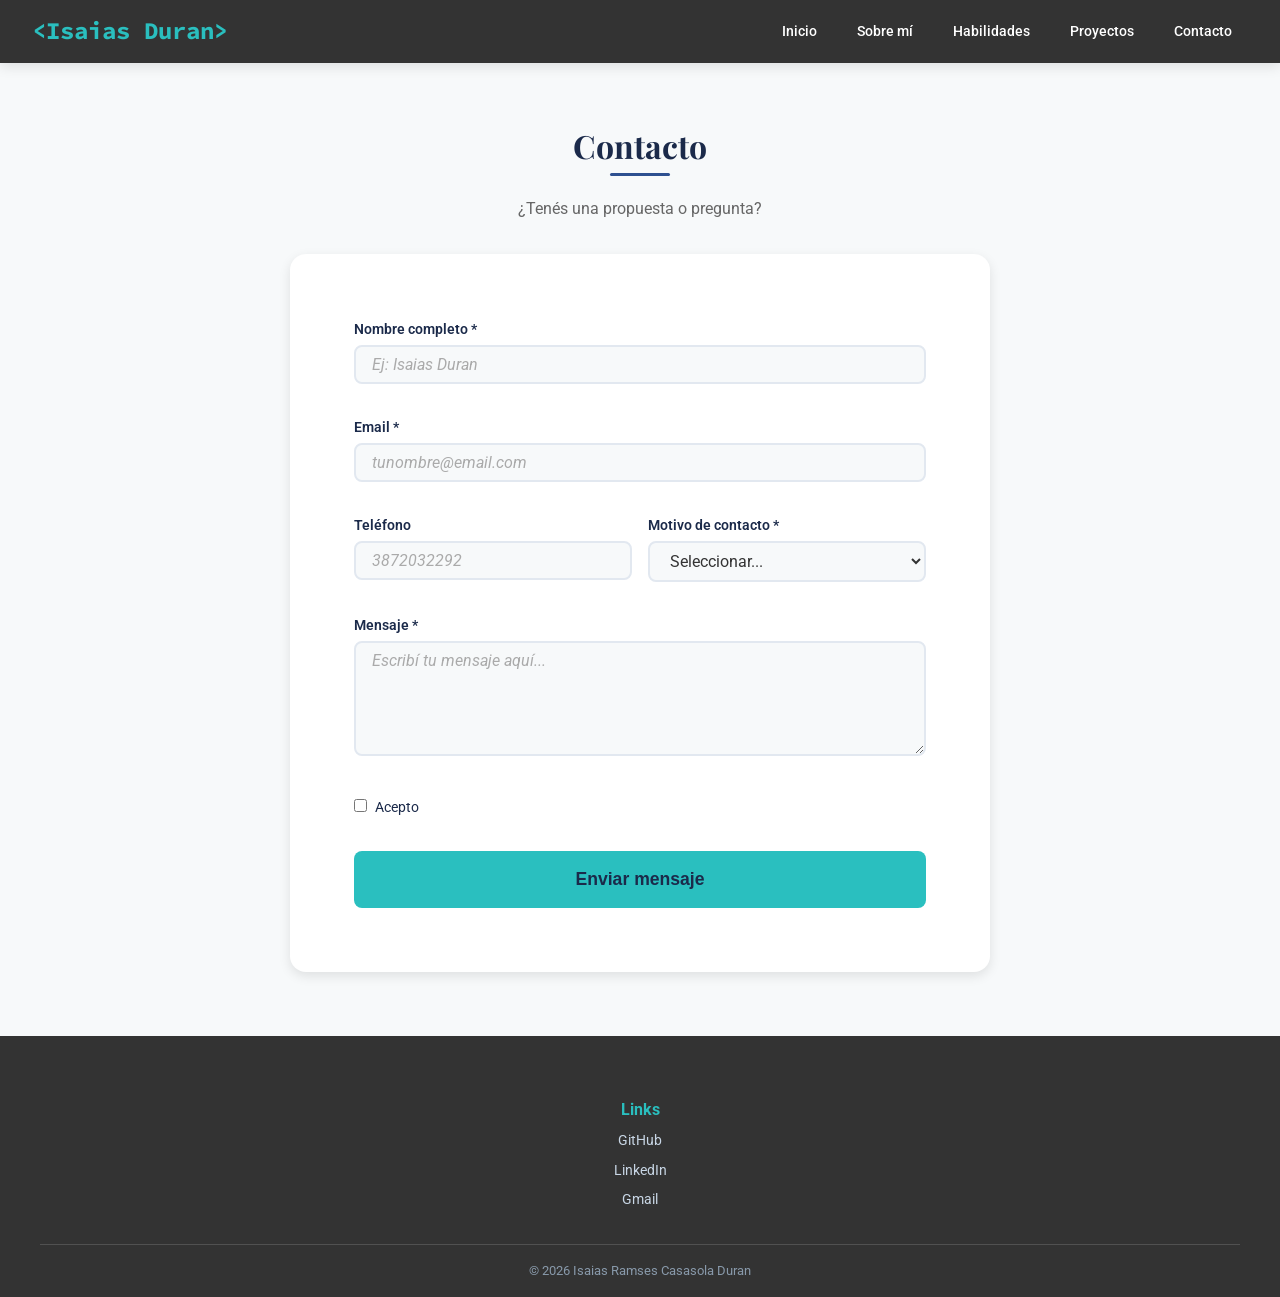
==== commit af1b2923: "nuevo font" ====
--- a/contacto.html
+++ b/contacto.html
@@ -6,13 +6,17 @@
     <meta name="viewport" content="width=device-width, initial-scale=1.0">
     <title> Isaias Ramses Casasola Duran · Estudiante de Programación</title>
     <link rel="stylesheet" href="css/style.css">
-
+    <link rel="preconnect" href="https://fonts.googleapis.com">
+    <link rel="preconnect" href="https://fonts.gstatic.com" crossorigin>
+    <link href="https://fonts.googleapis.com/css2?family=Roboto:ital,wght@0,100..900;1,100..900&display=swap" rel="stylesheet">
+    <link href="https://fonts.googleapis.com/css2?family=Playfair+Display:wght@400;600;700&display=swap" rel="stylesheet">
+    <link href="https://fonts.googleapis.com/css2?family=Source+Code+Pro:wght@400;600&display=swap" rel="stylesheet">
 </head>
 <body>
     <header class="site-header">
 
-        <h1 class="logo">
-            &lt;Isaias Duran&gt;
+        <h1 class="logo"> 
+            &lt;Isaias Duran&gt; 
         </h1>
 
         <nav class="navbar">
--- a/css/style.css
+++ b/css/style.css
@@ -12,8 +12,8 @@
     --color-warning: #F59E0B;       
 
     --font-body: 'Segoe UI', 'Roboto', Arial, sans-serif;
-    --font-heading: 'Georgia', 'Times New Roman', serif;
-    --font-code: 'Consolas', 'Courier New', monospace;
+    --font-heading: 'Playfair Display', serif;
+    --font-code: 'Source Code Pro', monospace;
 
     --spacing-xs: 0.25rem;   
     --spacing-sm: 0.5rem;    
@@ -31,6 +31,15 @@
 
     
     --transition: all 0.3s ease;
+}
+
+.roboto-uniquifier {
+  font-family: "Roboto", sans-serif;
+  font-optical-sizing: auto;
+  font-weight: weight;
+  font-style: normal;
+  font-variation-settings:
+    "wdth" 100;
 }
 
 
@@ -693,12 +702,12 @@
     padding: 20px;
 }
 .gallery-container img {
-    width: auto;           /* 🔥 en vez de 100% */
+    width: auto;           
     max-width: 500px;
     height: auto;
 
     display: block;
-    margin: 0 auto;        /* 🔥 centra real */
+    margin: 0 auto;        
     
     background-color: #1e293b;
     padding: 10px;
